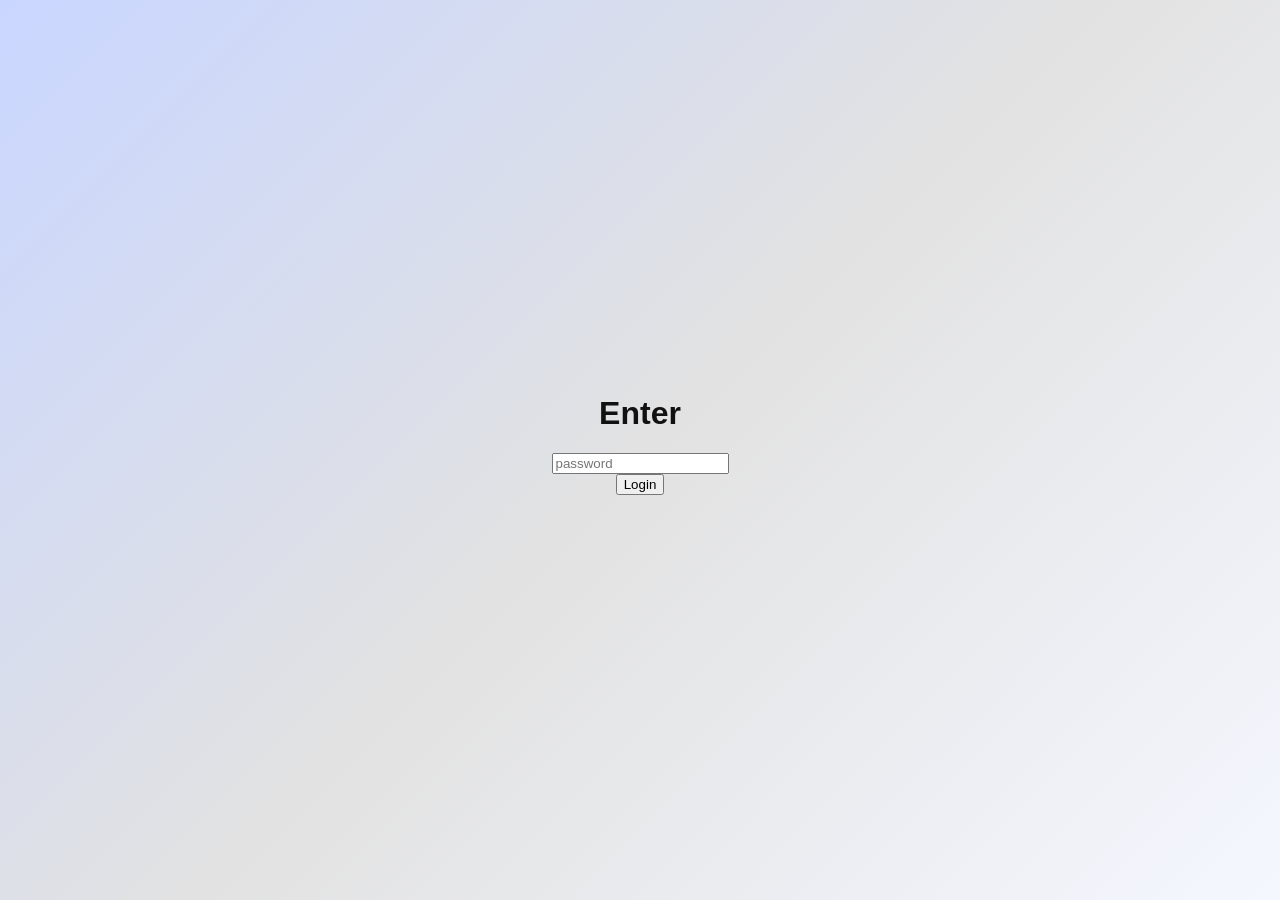
==== index.html @ 42ea35ff "Add files via upload" ====
<!DOCTYPE html>
<html lang="ru">
<head>
	<meta charset="UTF-8">
	<meta name="viewport" content="width=device-width, initial-scale=1.0">
	<title>Наше местечко</title>
	<link rel="stylesheet" href="style.css">
	<link href="https://fonts.googleapis.com/css2?family=Rubik+Mono+One&display=swap" rel="stylesheet">
</head>
<body>
	<!--Фон-->
	<div class="background">
		<div class="blob blob1"></div>
		<div class="blob blob2"></div>
		<div class="blob blob3"></div>
	</div>
	<main class="container">
		<nav class="top-menu">
			<a href="pages/diary.html">Общий дневник</a>
			<a href="pages/wishlist.html">Вишлист</a>
			<a href="pages/recipes.html">Рецепты</a>
			<a href="pages/todolist.html">Список дел</a>
			<a href="pages/mediateka.html">Медиатека</a>
		</nav>
		<h1 class="logo">PUFFY</h1>
		<p class="date">March 14</p>
		<div class="daily">
			<div class="quote-card">
				<p id="quote" class="quote-text">
					“Love is composed of a single soul inhabiting two bodies.”
				</p>
			</div>
			<div class="song-card">
				<p class="song-label">Song of the day</p>
					<iframe allow="autoplay *; encrypted-media *;"
						frameborder="0"
						height="175"
						style="width:100%;max-width:500px;overflow:hidden;border-radius:10px;"
						sandbox="allow-forms allow-popups allow-same-origin allow-scripts allow-top-navigation-by-user-activation"
						src="https://embed.music.apple.com/album/birds-of-a-feather/1739659134?i=1739659142">
					</iframe>
			</div>
		</div>
	</main>
	<div class="bottom-nav">
		<a href="diary.html">📔</a>
		<a href="wishlist.html">⭐</a>
		<a href="recipes.html">🍳</a>
		<a href="todolist.html">✅</a>
		<a href="mediateka.html">🎬</a>
	</div>
	<script src="auth.js"></script>
	<script>
		if (localStorage.getItem("auth") !== "true") {
   		 window.location.href = "login.html";
		}
	</script>
	<script src="quotes.js"></script>
	<script src="glass.js"></script>
</body>
</html>
---- style.css ----
body {
    margin: 0;
    font-family: -apple-system, BlinkMacSystemFont, sans-serif;
    color: #111;

     background: linear-gradient(
        135deg,
        #c9d6ff,
        #e2e2e2,
        #f5f7ff
    );

    height: 100vh;

}

.background {

position: fixed;

top: 0;
left: 0;

width: 100%;
height: 100%;

overflow: hidden;

z-index: -1;

}

.blob {

position: absolute;

width: 500px;
height: 500px;

border-radius: 50%;

filter: blur(120px);

opacity: 0.6;

animation: float 20s infinite ease-in-out;

}

.blob1 {

background: #7aa8ff;

top: -100px;
left: -100px;

}

.blob2 {

background: #caa8ff;

bottom: -120px;
right: -120px;

animation-duration: 25s;

}

.blob3 {

background: #8ed0ff;

top: 40%;
left: 60%;

animation-duration: 30s;

}

@keyframes float {

0% {
transform: translate(0px, 0px);
}

50% {
transform: translate(80px, -60px);
}

100% {
transform: translate(0px, 0px);
}

}

.container {

    margin: auto;

    min-height: 100vh;

    display: flex;

    flex-direction: column;

    justify-content: center;

    align-items: center;

    text-align: center;

}

.daily {
    margin-bottom: 50px;
}

.quote {
    margin-bottom: 30px;
    font-style: italic;
    opacity: 0.8;
}

.quote-card {

    max-width: 600px;

    padding: 30px;

    margin: 30px auto;

    border-radius: 20px;

    background: rgba(255,255,255,0.25);

    backdrop-filter: blur(20px);

    -webkit-backdrop-filter: blur(20px);

    border: 1px solid rgba(255,255,255,0.4);

    box-shadow: 
        0 10px 30px rgba(0,0,0,0.1);

}

.quote-text {

    font-size: 22px;

    line-height: 1.5;

    font-style: italic;

}

.quote-author {

    margin-top: 15px;

    opacity: 0.6;

}

.song-card {

    max-width: 520px;

    margin: 30px auto;

    padding: 20px;

    border-radius: 20px;

    background: rgba(255,255,255,0.25);

    backdrop-filter: blur(20px);

    border: 1px solid rgba(255,255,255,0.4);

}

.song {
    margin-bottom: 40px;
}

.song-title {
    font-size: 14px;
    opacity: 0.6;
    margin-bottom: 6px;
}

.song-link {
    text-decoration: none;
    font-weight: 500;
    color: #4a6cff;
}

.song-link:hover {
    text-decoration: underline;
}


.logo {

font-family: 'Rubik Mono One', sans-serif;

font-size: 90px;

letter-spacing: 6px;

position: relative;

cursor: default;

--x: 50%;
    --y: 50%;

background: linear-gradient(
90deg,
#6a8cff,
#8ed0ff
);

-webkit-background-clip: text;
-webkit-text-fill-color: transparent;

}


.logo::after {

content: "PUFFY";

position: absolute;

left: 0;
top: 0;

width: 100%;
height: 100%;

font-family: 'Rubik Mono One', sans-serif;
letter-spacing: 6px;

color: white;

filter: blur(18px);

opacity: 0;

pointer-events: none;

clip-path: circle(0px at var(--x) var(--y));

transition: opacity 0.2s;

}

.logo:hover::after {

opacity: 0.9;

clip-path: circle(120px at var(--x) var(--y));

}


.date {
    opacity: 0.6;
    margin-bottom: 50px;
    font-size: 18px;
}

.top-menu {

    position: absolute;

    top: 30px;

    left: 50%;

    transform: translateX(-50%);

    display: flex;

    gap: 30px;

    padding: 10px 20px;

    border-radius: 20px;

    background: rgba(255,255,255,0.3);

    backdrop-filter: blur(15px);

    border: 1px solid rgba(255,255,255,0.4);

    display: flex;

    flex-wrap: wrap;

    justify-content: center;


}

.top-menu a {

position: relative;

padding: 8px 16px;

border-radius: 14px;

text-decoration: none;

color: #222;

font-weight: 500;

background: rgba(255,255,255,0.18);

backdrop-filter: blur(12px);

border: 1px solid transparent;

overflow: hidden;

transition: 
background 0.25s ease,
transform 0.2s ease,
border 0.25s ease;

}

.top-menu a::after {

content: "";

position: absolute;

top: 0;
left: 0;

width: 100%;
height: 100%;

background: radial-gradient(
circle at var(--x) var(--y),
rgba(255,255,255,0.8),
transparent 60%
);

opacity: 0;

transition: opacity 0.2s;

}

.top-menu a:hover {

transform: translateY(-2px);

background: rgba(255,255,255,0.35);

border: 1px solid rgba(255,255,255,0.6);

box-shadow:

0 6px 18px rgba(0,0,0,0.08),
inset 0 1px 0 rgba(255,255,255,0.7);


}

.top-menu a:hover::after {

opacity: 0.6;

}

@media (max-width: 700px) {

.logo {
font-size: 52px;
letter-spacing: 3px;
}

.top-menu {
gap: 14px;
padding: 8px 14px;
}

.top-menu a {
padding: 6px 10px;
font-size: 14px;
}

.quote-card {
padding: 20px;
margin: 20px;
}

.song-card {
margin: 20px;
}

.logo-svg {
width: 90%;
}

}

.bottom-nav {

position: fixed;

bottom: 20px;

left: 50%;

transform: translateX(-50%);

display: flex;

gap: 30px;

padding: 14px 24px;

border-radius: 25px;

background: rgba(255,255,255,0.35);

backdrop-filter: blur(20px);

box-shadow:
0 10px 30px rgba(0,0,0,0.1),
inset 0 1px 0 rgba(255,255,255,0.7);

z-index: 100;

}

.bottom-nav a {

text-decoration: none;

font-size: 22px;

color: #222;

opacity: 0.7;

transition: 0.2s;

}

.bottom-nav a:hover {

opacity: 1;

transform: translateY(-2px);

}

@media (max-width: 700px) {

.top-menu {
display: none;
}

}

@media (min-width: 701px) {

.bottom-nav {
display: none;
}

}

/*
.top-menu a::before {

content: "";

position: absolute;

top: 0;
left: -120%;

width: 120%;
height: 100%;

background: linear-gradient(
120deg,
transparent,
rgba(255,255,255,0.6),
transparent
);

transition: transform 0.6s;

}

.top-menu a:hover::before {

transform: translateX(220%);

}

.top-menu a.active {

background: rgba(255,255,255,0.6);

}
*/
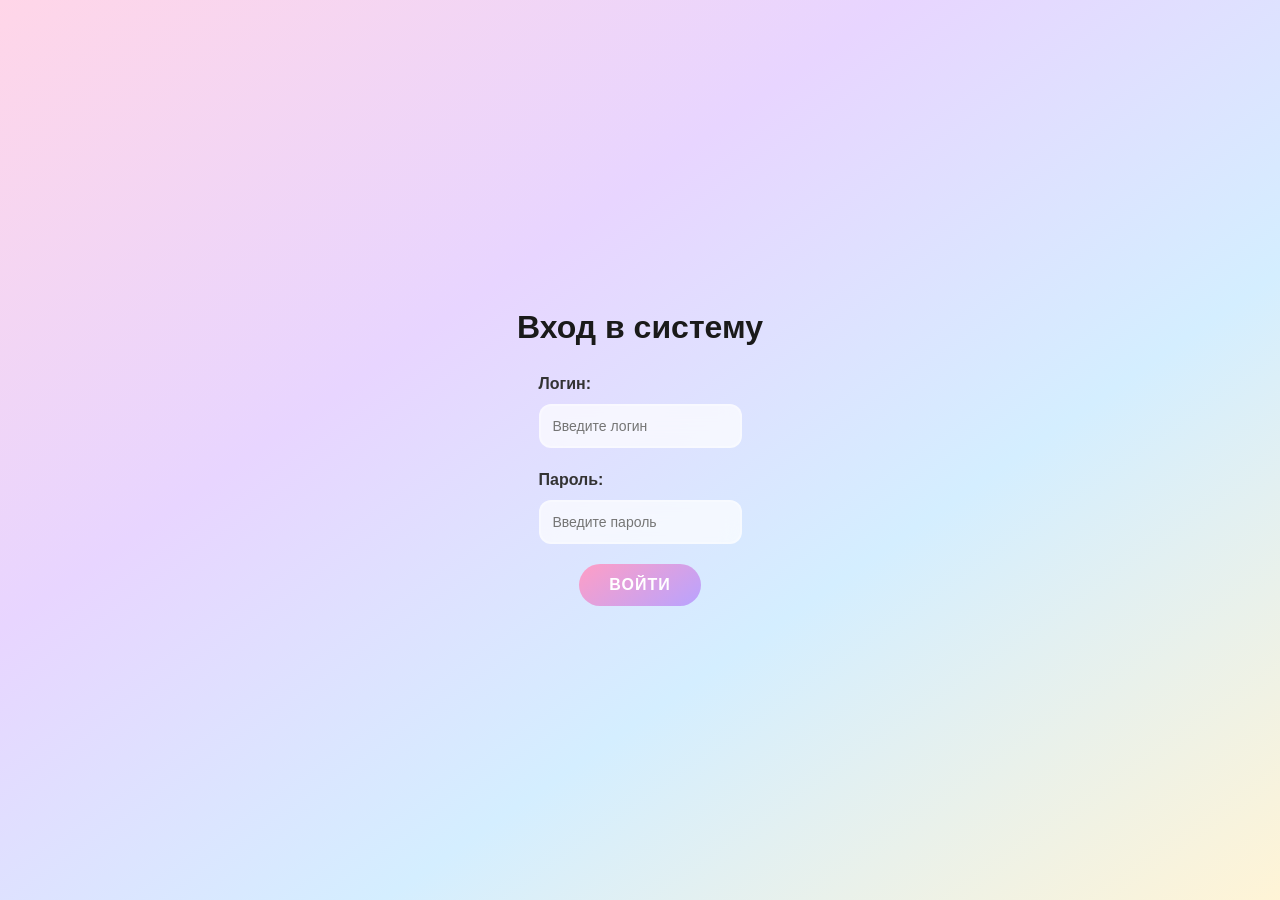
==== commit 8a0c036a: "Add files via upload" ====
--- a/index.html
+++ b/index.html
@@ -15,40 +15,66 @@
 		<div class="blob blob3"></div>
 	</div>
 	<main class="container">
-		<nav class="top-menu">
-			<a href="pages/diary.html">Общий дневник</a>
+		<nav class="top-menu" aria-label="Главное меню">
+			<a href="pages/diary.html">Дневник</a>
 			<a href="pages/wishlist.html">Вишлист</a>
 			<a href="pages/recipes.html">Рецепты</a>
 			<a href="pages/todolist.html">Список дел</a>
 			<a href="pages/mediateka.html">Медиатека</a>
+			<a href="#" onclick="logout()" class="logout-btn">Выход</a>
 		</nav>
-		<h1 class="logo">PUFFY</h1>
-		<p class="date">March 14</p>
-		<div class="daily">
-			<div class="quote-card">
+		<header class="hero">
+			<h1 class="logo" aria-label="PUFFY"><span class="logo-letter">P</span><span class="logo-letter">U</span><span class="logo-letter">F</span><span class="logo-letter">F</span><span class="logo-letter">Y</span></h1>
+			<p class="tagline">Наше местечко</p>
+			<p class="date" id="current-date">March 14</p>
+		</header>
+		<section class="daily" aria-label="На сегодня">
+			<div class="quote-row">
+				<div class="quote-card card">
+				<h2 class="card-title">Цитата дня</h2>
 				<p id="quote" class="quote-text">
 					“Love is composed of a single soul inhabiting two bodies.”
 				</p>
+				</div>
+				<div class="add-entry-wrap">
+					<button type="button" class="add-entry-btn" id="add-entry-btn" aria-expanded="false" aria-haspopup="true" aria-label="Добавить запись">
+						<span class="add-entry-btn-text">+ Запись</span>
+					</button>
+					<div class="add-entry-dropdown" id="add-entry-dropdown" role="menu" hidden>
+						<a href="pages/diary.html?add=1" role="menuitem">📔 Дневник</a>
+						<a href="pages/wishlist.html?add=1" role="menuitem">⭐ Вишлист</a>
+						<a href="pages/recipes.html?add=1" role="menuitem">🍳 Рецепты</a>
+						<a href="pages/todolist.html?add=1" role="menuitem">✅ Список дел</a>
+						<a href="pages/mediateka.html?add=1" role="menuitem">🎬 Медиатека</a>
+					</div>
+				</div>
 			</div>
-			<div class="song-card">
-				<p class="song-label">Song of the day</p>
-					<iframe allow="autoplay *; encrypted-media *;"
-						frameborder="0"
-						height="175"
+			<div class="daily-row">
+				<div class="song-card card">
+					<h2 class="card-title">Песня дня</h2>
+					<iframe title="Плеер Apple Music" allow="autoplay *; encrypted-media *;"
+						frameborder="0" height="175"
 						style="width:100%;max-width:500px;overflow:hidden;border-radius:10px;"
 						sandbox="allow-forms allow-popups allow-same-origin allow-scripts allow-top-navigation-by-user-activation"
 						src="https://embed.music.apple.com/album/birds-of-a-feather/1739659134?i=1739659142">
 					</iframe>
+				</div>
+				<div class="weather-card card" aria-label="Погода">
+					<h2 class="card-title">Погода</h2>
+					<div id="weather-content" class="weather-content">
+						<p class="weather-loading">Определяем местоположение…</p>
+					</div>
+				</div>
 			</div>
-		</div>
+		</section>
 	</main>
-	<div class="bottom-nav">
-		<a href="diary.html">📔</a>
-		<a href="wishlist.html">⭐</a>
-		<a href="recipes.html">🍳</a>
-		<a href="todolist.html">✅</a>
-		<a href="mediateka.html">🎬</a>
-	</div>
+	<nav class="bottom-nav" aria-label="Навигация по разделам">
+		<a href="pages/diary.html" title="Дневник">📔 Дневник</a>
+		<a href="pages/wishlist.html" title="Вишлист">⭐ Вишлист</a>
+		<a href="pages/recipes.html" title="Рецепты">🍳 Рецепты</a>
+		<a href="pages/todolist.html" title="Список дел">✅ Дела</a>
+		<a href="pages/mediateka.html" title="Медиатека">🎬 Медиатека</a>
+	</nav>
 	<script src="auth.js"></script>
 	<script>
 		if (localStorage.getItem("auth") !== "true") {
@@ -56,6 +82,35 @@
 		}
 	</script>
 	<script src="quotes.js"></script>
+	<script src="weather.js"></script>
 	<script src="glass.js"></script>
+	<script>
+		// Текущая дата
+		const options = { day: 'numeric', month: 'long' };
+		document.getElementById('current-date').textContent = new Date().toLocaleDateString('ru-RU', options);
+		// Выпадающее меню «Добавить запись»
+		(function () {
+			var btn = document.getElementById('add-entry-btn');
+			var dropdown = document.getElementById('add-entry-dropdown');
+			if (!btn || !dropdown) return;
+			function open() {
+				dropdown.hidden = false;
+				btn.setAttribute('aria-expanded', 'true');
+				document.addEventListener('click', closeOnOutside);
+			}
+			function close() {
+				dropdown.hidden = true;
+				btn.setAttribute('aria-expanded', 'false');
+				document.removeEventListener('click', closeOnOutside);
+			}
+			function closeOnOutside(e) {
+				if (!dropdown.contains(e.target) && e.target !== btn) close();
+			}
+			btn.addEventListener('click', function (e) {
+				e.stopPropagation();
+				if (dropdown.hidden) open(); else close();
+			});
+		})();
+	</script>
 </body>
 </html>
--- a/style.css
+++ b/style.css
@@ -1,17 +1,16 @@
+@property --puff {
+    syntax: "<length>";
+    initial-value: 0px;
+    inherits: false;
+}
+
 body {
     margin: 0;
-    font-family: -apple-system, BlinkMacSystemFont, sans-serif;
-    color: #111;
-
-     background: linear-gradient(
-        135deg,
-        #c9d6ff,
-        #e2e2e2,
-        #f5f7ff
-    );
-
+    font-family: -apple-system, BlinkMacSystemFont, 'Segoe UI', sans-serif;
+    color: #1a1a1a;
+    background: linear-gradient(145deg, #ffd6e8 0%, #e8d5ff 35%, #d4eeff 65%, #fff4d6 100%);
     height: 100vh;
-
+    line-height: 1.5;
 }
 
 .background {
@@ -48,34 +47,23 @@
 }
 
 .blob1 {
-
-background: #7aa8ff;
-
-top: -100px;
-left: -100px;
-
+    background: #ff9ec5;
+    top: -100px;
+    left: -100px;
 }
 
 .blob2 {
-
-background: #caa8ff;
-
-bottom: -120px;
-right: -120px;
-
-animation-duration: 25s;
-
+    background: #b8a3ff;
+    bottom: -120px;
+    right: -120px;
+    animation-duration: 25s;
 }
 
 .blob3 {
-
-background: #8ed0ff;
-
-top: 40%;
-left: 60%;
-
-animation-duration: 30s;
-
+    background: #7dd3fc;
+    top: 40%;
+    left: 60%;
+    animation-duration: 30s;
 }
 
 @keyframes float {
@@ -95,25 +83,54 @@
 }
 
 .container {
-
     margin: auto;
-
     min-height: 100vh;
-
-    display: flex;
-
+    display: flex;
     flex-direction: column;
-
     justify-content: center;
-
-    align-items: center;
-
+    align-items: center;
     text-align: center;
-
+    padding: 100px 20px 80px;
+    box-sizing: border-box;
+}
+
+.hero {
+    margin-bottom: 40px;
+}
+
+.tagline {
+    font-size: 1.1rem;
+    color: #444;
+    margin: 8px 0 4px;
+    font-weight: 500;
 }
 
 .daily {
     margin-bottom: 50px;
+    width: 100%;
+    max-width: 960px;
+}
+
+.daily-row {
+    display: flex;
+    flex-wrap: wrap;
+    gap: 24px;
+    justify-content: center;
+    align-items: stretch;
+}
+
+.card {
+    position: relative;
+}
+
+.card-title {
+    font-size: 0.85rem;
+    font-weight: 600;
+    text-transform: uppercase;
+    letter-spacing: 0.08em;
+    color: #555;
+    margin: 0 0 12px 0;
+    text-align: left;
 }
 
 .quote {
@@ -122,37 +139,95 @@
     opacity: 0.8;
 }
 
+.quote-row {
+    display: flex;
+    flex-wrap: wrap;
+    align-items: flex-start;
+    justify-content: center;
+    gap: 16px;
+    margin-bottom: 24px;
+}
+
 .quote-card {
-
+    flex: 1 1 300px;
     max-width: 600px;
-
-    padding: 30px;
-
-    margin: 30px auto;
-
-    border-radius: 20px;
-
-    background: rgba(255,255,255,0.25);
-
+    padding: 24px 28px;
+    margin: 0;
+    border-radius: 16px;
+    background: rgba(255,255,255,0.4);
     backdrop-filter: blur(20px);
-
     -webkit-backdrop-filter: blur(20px);
-
-    border: 1px solid rgba(255,255,255,0.4);
-
-    box-shadow: 
-        0 10px 30px rgba(0,0,0,0.1);
-
+    border: 1px solid rgba(255,255,255,0.5);
+    box-shadow: 0 8px 24px rgba(0,0,0,0.08);
+}
+
+.add-entry-wrap {
+    position: relative;
+    flex-shrink: 0;
+}
+
+.add-entry-btn {
+    display: flex;
+    align-items: center;
+    justify-content: center;
+    min-width: 120px;
+    padding: 14px 20px;
+    border-radius: 14px;
+    background: rgba(255, 255, 255, 0.35);
+    backdrop-filter: blur(12px);
+    -webkit-backdrop-filter: blur(12px);
+    border: 1px solid rgba(255, 255, 255, 0.45);
+    box-shadow: 0 4px 16px rgba(0, 0, 0, 0.06), inset 0 1px 0 rgba(255, 255, 255, 0.6);
+    color: #2c2c2c;
+    font-size: 0.95rem;
+    font-weight: 600;
+    cursor: pointer;
+    transition: background 0.2s, transform 0.2s, box-shadow 0.2s;
+}
+
+.add-entry-btn:hover {
+    background: rgba(255, 255, 255, 0.5);
+    transform: translateY(-1px);
+    box-shadow: 0 6px 20px rgba(0, 0, 0, 0.08), inset 0 1px 0 rgba(255, 255, 255, 0.8);
+}
+
+.add-entry-dropdown {
+    position: absolute;
+    top: 100%;
+    left: 0;
+    margin-top: 8px;
+    min-width: 180px;
+    padding: 8px;
+    border-radius: 14px;
+    background: rgba(255, 255, 255, 0.4);
+    backdrop-filter: blur(20px);
+    -webkit-backdrop-filter: blur(20px);
+    border: 1px solid rgba(255, 255, 255, 0.5);
+    box-shadow: 0 10px 32px rgba(0, 0, 0, 0.12);
+    z-index: 50;
+}
+
+.add-entry-dropdown a {
+    display: block;
+    padding: 10px 14px;
+    border-radius: 10px;
+    color: #2c2c2c;
+    text-decoration: none;
+    font-weight: 500;
+    font-size: 0.95rem;
+    transition: background 0.15s;
+}
+
+.add-entry-dropdown a:hover {
+    background: rgba(255, 255, 255, 0.6);
 }
 
 .quote-text {
-
-    font-size: 22px;
-
-    line-height: 1.5;
-
+    font-size: 1.25rem;
+    line-height: 1.6;
     font-style: italic;
-
+    color: #222;
+    margin: 0;
 }
 
 .quote-author {
@@ -163,31 +238,117 @@
 
 }
 
+.content {
+    width: 100%;
+    max-width: 600px;
+    margin: 0 auto;
+}
+
+.content-card {
+    padding: 24px 28px;
+    border-radius: 16px;
+    background: rgba(255,255,255,0.4);
+    backdrop-filter: blur(20px);
+    -webkit-backdrop-filter: blur(20px);
+    border: 1px solid rgba(255,255,255,0.5);
+    box-shadow: 0 8px 24px rgba(0,0,0,0.08);
+}
+
+.content-placeholder {
+    margin: 0;
+    color: #555;
+    line-height: 1.6;
+}
+
+.song-card,
+.weather-card {
+    flex: 1 1 280px;
+    min-width: 260px;
+    max-width: 460px;
+    margin: 0;
+    padding: 24px 28px;
+    border-radius: 16px;
+    background: rgba(255,255,255,0.4);
+    backdrop-filter: blur(20px);
+    -webkit-backdrop-filter: blur(20px);
+    border: 1px solid rgba(255,255,255,0.5);
+    box-shadow: 0 8px 24px rgba(0,0,0,0.08);
+}
+
 .song-card {
-
-    max-width: 520px;
-
-    margin: 30px auto;
-
-    padding: 20px;
-
-    border-radius: 20px;
-
-    background: rgba(255,255,255,0.25);
-
-    backdrop-filter: blur(20px);
-
-    border: 1px solid rgba(255,255,255,0.4);
-
-}
-
-.song {
-    margin-bottom: 40px;
+    margin: 0;
+}
+
+.weather-card {
+    display: flex;
+    flex-direction: column;
+}
+
+.weather-content {
+    flex: 1;
+    display: flex;
+    flex-direction: column;
+    justify-content: center;
+    min-height: 140px;
+    text-align: left;
+}
+
+.weather-main {
+    display: flex;
+    align-items: center;
+    gap: 16px;
+    margin-bottom: 12px;
+}
+
+.weather-emoji {
+    font-size: 3rem;
+    line-height: 1;
+}
+
+.weather-temp-block {
+    display: flex;
+    flex-direction: column;
+    gap: 2px;
+}
+
+.weather-temp {
+    font-size: 2.25rem;
+    font-weight: 700;
+    color: #1a1a1a;
+    line-height: 1.1;
+}
+
+.weather-desc {
+    font-size: 1rem;
+    color: #555;
+}
+
+.weather-details {
+    display: flex;
+    flex-wrap: wrap;
+    gap: 12px 20px;
+    font-size: 0.9rem;
+    color: #666;
+}
+
+.weather-detail {
+    white-space: nowrap;
+}
+
+.weather-loading,
+.weather-error {
+    margin: 0;
+    color: #666;
+    font-size: 0.95rem;
+}
+
+.weather-error {
+    color: #a44;
 }
 
 .song-title {
-    font-size: 14px;
-    opacity: 0.6;
+    font-size: 0.85rem;
+    color: #555;
     margin-bottom: 6px;
 }
 
@@ -203,266 +364,203 @@
 
 
 .logo {
-
-font-family: 'Rubik Mono One', sans-serif;
-
-font-size: 90px;
-
-letter-spacing: 6px;
-
-position: relative;
-
-cursor: default;
-
---x: 50%;
-    --y: 50%;
-
-background: linear-gradient(
-90deg,
-#6a8cff,
-#8ed0ff
-);
-
--webkit-background-clip: text;
--webkit-text-fill-color: transparent;
-
-}
-
-
-.logo::after {
-
-content: "PUFFY";
-
-position: absolute;
-
-left: 0;
-top: 0;
-
-width: 100%;
-height: 100%;
-
-font-family: 'Rubik Mono One', sans-serif;
-letter-spacing: 6px;
-
-color: white;
-
-filter: blur(18px);
-
-opacity: 0;
-
-pointer-events: none;
-
-clip-path: circle(0px at var(--x) var(--y));
-
-transition: opacity 0.2s;
-
-}
-
-.logo:hover::after {
-
-opacity: 0.9;
-
-clip-path: circle(120px at var(--x) var(--y));
-
+    font-family: 'Rubik Mono One', sans-serif;
+    font-size: 90px;
+    letter-spacing: 6px;
+    position: relative;
+    cursor: default;
+}
+
+.logo-letter {
+    display: inline-block;
+    background: linear-gradient(90deg, #6a8cff, #8ed0ff);
+    background-size: 500% 100%;
+    -webkit-background-clip: text;
+    background-clip: text;
+    -webkit-text-fill-color: transparent;
+    --puff: 0px;
+    filter: drop-shadow(0 0 var(--puff) rgba(106, 140, 255, 0.75))
+            drop-shadow(0 0 calc(var(--puff) * 1.8) rgba(130, 175, 255, 0.5))
+            drop-shadow(0 0 calc(var(--puff) * 3) rgba(142, 208, 255, 0.3));
+    transition: --puff 0.5s ease-out;
+}
+
+.logo-letter:nth-child(1) { background-position: 0% 0; }
+.logo-letter:nth-child(2) { background-position: 25% 0; }
+.logo-letter:nth-child(3) { background-position: 50% 0; }
+.logo-letter:nth-child(4) { background-position: 75% 0; }
+.logo-letter:nth-child(5) { background-position: 100% 0; }
+
+/* При наведении буква «раздувается» как облако (опухлость без размытия контура) */
+.logo-letter:hover {
+    --puff: 10px;
 }
 
 
 .date {
-    opacity: 0.6;
-    margin-bottom: 50px;
-    font-size: 18px;
-}
-
+    color: #666;
+    margin: 0;
+    font-size: 1rem;
+}
+
+/* Верхняя навигация — стеклянный стиль (ПК) */
 .top-menu {
-
     position: absolute;
-
-    top: 30px;
-
+    top: 24px;
     left: 50%;
-
     transform: translateX(-50%);
-
-    display: flex;
-
-    gap: 30px;
-
-    padding: 10px 20px;
-
+    display: flex;
+    flex-wrap: wrap;
+    justify-content: center;
+    gap: 8px;
+    padding: 10px 16px;
     border-radius: 20px;
-
-    background: rgba(255,255,255,0.3);
-
-    backdrop-filter: blur(15px);
-
-    border: 1px solid rgba(255,255,255,0.4);
-
-    display: flex;
-
+    background: rgba(255, 255, 255, 0.18);
+    backdrop-filter: blur(20px);
+    -webkit-backdrop-filter: blur(20px);
+    border: 1px solid rgba(255, 255, 255, 0.35);
+    box-shadow:
+        0 8px 32px rgba(0, 0, 0, 0.08),
+        inset 0 1px 0 rgba(255, 255, 255, 0.5);
+}
+
+.top-menu a {
+    position: relative;
+    padding: 10px 18px;
+    border-radius: 14px;
+    text-decoration: none;
+    color: #2c2c2c;
+    font-weight: 500;
+    font-size: 0.95rem;
+    background: rgba(255, 255, 255, 0.12);
+    backdrop-filter: blur(12px);
+    -webkit-backdrop-filter: blur(12px);
+    border: 1px solid rgba(255, 255, 255, 0.25);
+    box-shadow:
+        0 2px 8px rgba(0, 0, 0, 0.04),
+        inset 0 1px 0 rgba(255, 255, 255, 0.4);
+    overflow: hidden;
+    transition: background 0.25s ease, transform 0.2s ease, border-color 0.25s ease,
+                box-shadow 0.25s ease;
+}
+
+.top-menu a::after {
+    content: "";
+    position: absolute;
+    top: 0;
+    left: 0;
+    width: 100%;
+    height: 100%;
+    background: radial-gradient(
+        circle at var(--x) var(--y),
+        rgba(255, 255, 255, 0.65),
+        transparent 55%
+    );
+    opacity: 0;
+    transition: opacity 0.25s ease;
+    pointer-events: none;
+}
+
+.top-menu a:hover {
+    transform: translateY(-2px);
+    background: rgba(255, 255, 255, 0.22);
+    border: 1px solid rgba(255, 255, 255, 0.45);
+    box-shadow:
+        0 8px 24px rgba(0, 0, 0, 0.1),
+        inset 0 1px 0 rgba(255, 255, 255, 0.7);
+}
+
+.top-menu a:hover::after {
+    opacity: 0.5;
+}
+
+@media (max-width: 700px) {
+    .container {
+        padding: 80px 16px 100px;
+    }
+    .logo {
+        font-size: 52px;
+        letter-spacing: 3px;
+    }
+    .tagline {
+        font-size: 1rem;
+    }
+    .top-menu {
+        gap: 8px;
+        padding: 8px 12px;
+    }
+    .top-menu a {
+        padding: 6px 10px;
+        font-size: 0.9rem;
+    }
+    .daily-row {
+        flex-direction: column;
+        align-items: center;
+        gap: 20px;
+    }
+    .quote-row {
+        flex-direction: column;
+        align-items: stretch;
+        margin-bottom: 20px;
+    }
+    .quote-card {
+        padding: 20px;
+        margin-bottom: 0;
+    }
+    .add-entry-wrap {
+        align-self: center;
+    }
+    .add-entry-btn {
+        min-width: 140px;
+    }
+    .song-card,
+    .weather-card {
+        max-width: 100%;
+        padding: 20px;
+    }
+    .card-title {
+        font-size: 0.75rem;
+    }
+    .bottom-nav a {
+        font-size: 0.8rem;
+        padding: 6px 8px;
+    }
+}
+
+.bottom-nav {
+    position: fixed;
+    bottom: 20px;
+    left: 50%;
+    transform: translateX(-50%);
+    display: flex;
     flex-wrap: wrap;
-
     justify-content: center;
-
-
-}
-
-.top-menu a {
-
-position: relative;
-
-padding: 8px 16px;
-
-border-radius: 14px;
-
-text-decoration: none;
-
-color: #222;
-
-font-weight: 500;
-
-background: rgba(255,255,255,0.18);
-
-backdrop-filter: blur(12px);
-
-border: 1px solid transparent;
-
-overflow: hidden;
-
-transition: 
-background 0.25s ease,
-transform 0.2s ease,
-border 0.25s ease;
-
-}
-
-.top-menu a::after {
-
-content: "";
-
-position: absolute;
-
-top: 0;
-left: 0;
-
-width: 100%;
-height: 100%;
-
-background: radial-gradient(
-circle at var(--x) var(--y),
-rgba(255,255,255,0.8),
-transparent 60%
-);
-
-opacity: 0;
-
-transition: opacity 0.2s;
-
-}
-
-.top-menu a:hover {
-
-transform: translateY(-2px);
-
-background: rgba(255,255,255,0.35);
-
-border: 1px solid rgba(255,255,255,0.6);
-
-box-shadow:
-
-0 6px 18px rgba(0,0,0,0.08),
-inset 0 1px 0 rgba(255,255,255,0.7);
-
-
-}
-
-.top-menu a:hover::after {
-
-opacity: 0.6;
-
-}
-
-@media (max-width: 700px) {
-
-.logo {
-font-size: 52px;
-letter-spacing: 3px;
-}
-
-.top-menu {
-gap: 14px;
-padding: 8px 14px;
-}
-
-.top-menu a {
-padding: 6px 10px;
-font-size: 14px;
-}
-
-.quote-card {
-padding: 20px;
-margin: 20px;
-}
-
-.song-card {
-margin: 20px;
-}
-
-.logo-svg {
-width: 90%;
-}
-
-}
-
-.bottom-nav {
-
-position: fixed;
-
-bottom: 20px;
-
-left: 50%;
-
-transform: translateX(-50%);
-
-display: flex;
-
-gap: 30px;
-
-padding: 14px 24px;
-
-border-radius: 25px;
-
-background: rgba(255,255,255,0.35);
-
-backdrop-filter: blur(20px);
-
-box-shadow:
-0 10px 30px rgba(0,0,0,0.1),
-inset 0 1px 0 rgba(255,255,255,0.7);
-
-z-index: 100;
-
+    gap: 6px;
+    padding: 12px 16px;
+    border-radius: 20px;
+    background: rgba(255,255,255,0.5);
+    backdrop-filter: blur(20px);
+    border: 1px solid rgba(255,255,255,0.5);
+    box-shadow: 0 8px 24px rgba(0,0,0,0.08);
+    z-index: 100;
 }
 
 .bottom-nav a {
-
-text-decoration: none;
-
-font-size: 22px;
-
-color: #222;
-
-opacity: 0.7;
-
-transition: 0.2s;
-
+    text-decoration: none;
+    font-size: 0.9rem;
+    font-weight: 500;
+    color: #333;
+    padding: 8px 10px;
+    border-radius: 12px;
+    display: flex;
+    align-items: center;
+    gap: 4px;
+    transition: background 0.2s, transform 0.2s;
 }
 
 .bottom-nav a:hover {
-
-opacity: 1;
-
-transform: translateY(-2px);
-
+    background: rgba(255,255,255,0.6);
+    transform: translateY(-1px);
 }
 
 @media (max-width: 700px) {
@@ -516,4 +614,787 @@
 background: rgba(255,255,255,0.6);
 
 }
-*/+*/
+
+/* Стили для формы заметок */
+.form-group {
+    margin-bottom: 20px;
+    text-align: left;
+}
+
+.form-group label {
+    display: block;
+    margin-bottom: 8px;
+    font-weight: 600;
+    color: #333;
+}
+
+.form-group input,
+.form-group textarea {
+    width: 100%;
+    padding: 12px;
+    border: 2px solid rgba(255,255,255,0.3);
+    border-radius: 12px;
+    background: rgba(255,255,255,0.7);
+    backdrop-filter: blur(10px);
+    font-family: inherit;
+    font-size: 14px;
+    transition: all 0.3s ease;
+    box-sizing: border-box;
+}
+
+.form-group input:focus,
+.form-group textarea:focus {
+    outline: none;
+    border-color: rgba(255,255,255,0.6);
+    background: rgba(255,255,255,0.9);
+    transform: translateY(-2px);
+    box-shadow: 0 8px 25px rgba(0,0,0,0.1);
+}
+
+.form-group textarea {
+    resize: vertical;
+    min-height: 120px;
+}
+
+.form-buttons {
+    display: flex;
+    gap: 15px;
+    justify-content: center;
+    margin-top: 25px;
+}
+
+.btn-primary,
+.btn-secondary {
+    padding: 12px 30px;
+    border: none;
+    border-radius: 25px;
+    font-size: 16px;
+    font-weight: 600;
+    cursor: pointer;
+    transition: all 0.3s ease;
+    text-transform: uppercase;
+    letter-spacing: 1px;
+}
+
+.btn-primary {
+    background: linear-gradient(145deg, #ff9ec5, #b8a3ff);
+    color: white;
+}
+
+.btn-primary:hover {
+    transform: translateY(-3px);
+    box-shadow: 0 10px 30px rgba(255,158,197,0.4);
+}
+
+.btn-secondary {
+    background: rgba(255,255,255,0.7);
+    color: #666;
+    backdrop-filter: blur(10px);
+}
+
+.btn-secondary:hover {
+    background: rgba(255,255,255,0.9);
+    transform: translateY(-2px);
+}
+
+/* Стили для списка заметок */
+.notes-list {
+    max-height: 600px;
+    overflow-y: auto;
+    padding-right: 10px;
+}
+
+.note-item {
+    background: rgba(255,255,255,0.8);
+    backdrop-filter: blur(12px);
+    border-radius: 16px;
+    padding: 20px;
+    margin-bottom: 20px;
+    border: 2px solid rgba(255,255,255,0.3);
+    transition: all 0.3s ease;
+    animation: slideIn 0.5s ease-out;
+}
+
+.note-item:hover {
+    transform: translateY(-3px);
+    box-shadow: 0 15px 35px rgba(0,0,0,0.1);
+    border-color: rgba(255,255,255,0.5);
+}
+
+@keyframes slideIn {
+    from {
+        opacity: 0;
+        transform: translateY(20px);
+    }
+    to {
+        opacity: 1;
+        transform: translateY(0);
+    }
+}
+
+.note-header {
+    display: flex;
+    justify-content: space-between;
+    align-items: center;
+    margin-bottom: 12px;
+}
+
+.note-meta {
+    display: flex;
+    gap: 15px;
+    flex-wrap: wrap;
+    align-items: center;
+}
+
+.note-author {
+    font-weight: 700;
+    color: #b8a3ff;
+    font-size: 14px;
+}
+
+.note-date {
+    color: #666;
+    font-size: 13px;
+}
+
+.note-location {
+    color: #ff9ec5;
+    font-size: 13px;
+}
+
+.note-actions {
+    display: flex;
+    gap: 10px;
+    align-items: center;
+}
+
+.note-toggle,
+.note-delete {
+    background: none;
+    border: none;
+    cursor: pointer;
+    font-size: 16px;
+    padding: 5px;
+    border-radius: 8px;
+    transition: all 0.3s ease;
+}
+
+.note-toggle:hover {
+    background: rgba(184,163,255,0.2);
+}
+
+.note-delete:hover {
+    background: rgba(255,158,197,0.2);
+}
+
+.note-title {
+    font-size: 18px;
+    font-weight: 600;
+    color: #333;
+    margin-bottom: 10px;
+    line-height: 1.3;
+}
+
+.note-preview {
+    color: #666;
+    font-size: 14px;
+    line-height: 1.5;
+    margin-bottom: 10px;
+}
+
+.note-full-content {
+    margin-top: 15px;
+    padding-top: 15px;
+    border-top: 1px solid rgba(0,0,0,0.1);
+}
+
+.note-full-text {
+    color: #333;
+    font-size: 15px;
+    line-height: 1.6;
+    white-space: pre-wrap;
+}
+
+/* Адаптивность для форм */
+@media (max-width: 768px) {
+    .form-buttons {
+        flex-direction: column;
+        align-items: center;
+    }
+    
+    .btn-primary,
+    .btn-secondary {
+        width: 100%;
+        max-width: 200px;
+    }
+    
+    .note-meta {
+        flex-direction: column;
+        align-items: flex-start;
+        gap: 8px;
+    }
+    
+    .note-header {
+        flex-direction: column;
+        align-items: flex-start;
+        gap: 10px;
+    }
+}
+
+/* Стили для вишлиста */
+.wishlist-items {
+    max-height: 600px;
+    overflow-y: auto;
+    padding-right: 10px;
+}
+
+.wishlist-item {
+    background: rgba(255,255,255,0.8);
+    backdrop-filter: blur(12px);
+    border-radius: 16px;
+    padding: 20px;
+    margin-bottom: 20px;
+    border: 2px solid rgba(255,255,255,0.3);
+    transition: all 0.3s ease;
+    animation: slideIn 0.5s ease-out;
+}
+
+.wishlist-item:hover {
+    transform: translateY(-3px);
+    box-shadow: 0 15px 35px rgba(0,0,0,0.1);
+    border-color: rgba(255,255,255,0.5);
+}
+
+.wishlist-item-header {
+    display: flex;
+    justify-content: space-between;
+    align-items: center;
+    margin-bottom: 15px;
+}
+
+.wishlist-item-meta {
+    display: flex;
+    gap: 15px;
+    flex-wrap: wrap;
+    align-items: center;
+}
+
+.wishlist-item-author {
+    font-weight: 700;
+    color: #b8a3ff;
+    font-size: 14px;
+}
+
+.wishlist-item-date {
+    color: #666;
+    font-size: 13px;
+}
+
+.wishlist-item-delete {
+    background: none;
+    border: none;
+    cursor: pointer;
+    font-size: 16px;
+    padding: 5px;
+    border-radius: 8px;
+    transition: all 0.3s ease;
+}
+
+.wishlist-item-delete:hover {
+    background: rgba(255,158,197,0.2);
+}
+
+.wishlist-item-content {
+    display: flex;
+    gap: 20px;
+    align-items: flex-start;
+}
+
+.wishlist-item-image-container {
+    flex-shrink: 0;
+    width: 120px;
+    height: 120px;
+    display: flex;
+    align-items: center;
+    justify-content: center;
+    background: rgba(255,255,255,0.5);
+    border-radius: 12px;
+    overflow: hidden;
+}
+
+.wishlist-item-image {
+    width: 100%;
+    height: 100%;
+    object-fit: cover;
+    border-radius: 8px;
+}
+
+.wishlist-item-no-image {
+    font-size: 48px;
+    color: #ff9ec5;
+    opacity: 0.7;
+}
+
+.wishlist-item-info {
+    flex: 1;
+    min-width: 0;
+}
+
+.wishlist-item-title {
+    font-size: 18px;
+    font-weight: 600;
+    color: #333;
+    margin-bottom: 10px;
+    line-height: 1.3;
+}
+
+.wishlist-item-link {
+    display: inline-block;
+    color: #b8a3ff;
+    text-decoration: none;
+    font-size: 14px;
+    margin-bottom: 10px;
+    transition: all 0.3s ease;
+}
+
+.wishlist-item-link:hover {
+    color: #ff9ec5;
+    text-decoration: underline;
+}
+
+.wishlist-item-description {
+    color: #666;
+    font-size: 14px;
+    line-height: 1.5;
+    margin: 10px 0 0 0;
+    white-space: pre-wrap;
+}
+
+/* Адаптивность для вишлиста */
+@media (max-width: 768px) {
+    .wishlist-item-content {
+        flex-direction: column;
+        align-items: center;
+        text-align: center;
+    }
+    
+    .wishlist-item-image-container {
+        width: 100px;
+        height: 100px;
+    }
+    
+    .wishlist-item-meta {
+        flex-direction: column;
+        align-items: center;
+        gap: 8px;
+    }
+    
+    .wishlist-item-header {
+        flex-direction: column;
+        align-items: center;
+        gap: 10px;
+    }
+}
+
+/* Дополнительные стили для форм */
+.form-row {
+    display: flex;
+    gap: 20px;
+    align-items: flex-start;
+}
+
+.form-row .form-group {
+    flex: 1;
+}
+
+/* Стили для рецептов */
+.recipes-list {
+    max-height: 600px;
+    overflow-y: auto;
+    padding-right: 10px;
+}
+
+.recipe-item {
+    background: rgba(255,255,255,0.8);
+    backdrop-filter: blur(12px);
+    border-radius: 16px;
+    padding: 20px;
+    margin-bottom: 20px;
+    border: 2px solid rgba(255,255,255,0.3);
+    transition: all 0.3s ease;
+    animation: slideIn 0.5s ease-out;
+}
+
+.recipe-item:hover {
+    transform: translateY(-3px);
+    box-shadow: 0 15px 35px rgba(0,0,0,0.1);
+    border-color: rgba(255,255,255,0.5);
+}
+
+.recipe-header {
+    display: flex;
+    justify-content: space-between;
+    align-items: center;
+    margin-bottom: 12px;
+}
+
+.recipe-meta {
+    display: flex;
+    gap: 15px;
+    flex-wrap: wrap;
+    align-items: center;
+}
+
+.recipe-author {
+    font-weight: 700;
+    color: #b8a3ff;
+    font-size: 14px;
+}
+
+.recipe-date {
+    color: #666;
+    font-size: 13px;
+}
+
+.recipe-time {
+    color: #ff9ec5;
+    font-size: 13px;
+}
+
+.recipe-servings {
+    color: #7dd3fc;
+    font-size: 13px;
+}
+
+.recipe-actions {
+    display: flex;
+    gap: 10px;
+    align-items: center;
+}
+
+.recipe-toggle,
+.recipe-delete {
+    background: none;
+    border: none;
+    cursor: pointer;
+    font-size: 16px;
+    padding: 5px;
+    border-radius: 8px;
+    transition: all 0.3s ease;
+}
+
+.recipe-toggle:hover {
+    background: rgba(184,163,255,0.2);
+}
+
+.recipe-delete:hover {
+    background: rgba(255,158,197,0.2);
+}
+
+.recipe-title {
+    font-size: 18px;
+    font-weight: 600;
+    color: #333;
+    margin-bottom: 10px;
+    line-height: 1.3;
+}
+
+.recipe-ingredients-preview {
+    color: #666;
+    font-size: 14px;
+    line-height: 1.5;
+    margin-bottom: 10px;
+}
+
+.recipe-full-content {
+    margin-top: 15px;
+    padding-top: 15px;
+    border-top: 1px solid rgba(0,0,0,0.1);
+}
+
+.recipe-section {
+    margin-bottom: 20px;
+}
+
+.recipe-section h4 {
+    color: #333;
+    margin-bottom: 10px;
+    font-size: 16px;
+}
+
+.ingredients-list {
+    list-style: none;
+    padding: 0;
+    margin: 0;
+}
+
+.ingredients-list li {
+    padding: 5px 0;
+    border-bottom: 1px solid rgba(0,0,0,0.1);
+    color: #666;
+}
+
+.ingredients-list li:last-child {
+    border-bottom: none;
+}
+
+.recipe-instructions {
+    color: #333;
+    font-size: 14px;
+    line-height: 1.6;
+    white-space: pre-wrap;
+}
+
+/* Стили для списка дел */
+.todos-list {
+    max-height: 600px;
+    overflow-y: auto;
+    padding-right: 10px;
+}
+
+.todo-item {
+    background: rgba(255,255,255,0.8);
+    backdrop-filter: blur(12px);
+    border-radius: 16px;
+    padding: 20px;
+    margin-bottom: 20px;
+    border: 2px solid rgba(255,255,255,0.3);
+    transition: all 0.3s ease;
+    animation: slideIn 0.5s ease-out;
+}
+
+.todo-item:hover {
+    transform: translateY(-3px);
+    box-shadow: 0 15px 35px rgba(0,0,0,0.1);
+    border-color: rgba(255,255,255,0.5);
+}
+
+.todo-item.completed {
+    opacity: 0.7;
+    border-color: rgba(107,207,127,0.3);
+}
+
+.todo-header {
+    display: flex;
+    justify-content: space-between;
+    align-items: center;
+    margin-bottom: 12px;
+}
+
+.todo-meta {
+    display: flex;
+    gap: 15px;
+    flex-wrap: wrap;
+    align-items: center;
+}
+
+.todo-author {
+    font-weight: 700;
+    color: #b8a3ff;
+    font-size: 14px;
+}
+
+.todo-date {
+    color: #666;
+    font-size: 13px;
+}
+
+.todo-due-date {
+    color: #ff9ec5;
+    font-size: 13px;
+}
+
+.todo-actions {
+    display: flex;
+    gap: 10px;
+    align-items: center;
+}
+
+.todo-priority {
+    font-weight: 600;
+    font-size: 12px;
+    padding: 2px 8px;
+    border-radius: 12px;
+    background: rgba(255,255,255,0.5);
+}
+
+.todo-delete {
+    background: none;
+    border: none;
+    cursor: pointer;
+    font-size: 16px;
+    padding: 5px;
+    border-radius: 8px;
+    transition: all 0.3s ease;
+}
+
+.todo-delete:hover {
+    background: rgba(255,158,197,0.2);
+}
+
+.todo-content {
+    display: flex;
+    align-items: center;
+    gap: 12px;
+}
+
+.todo-checkbox {
+    width: 20px;
+    height: 20px;
+    cursor: pointer;
+}
+
+.todo-title {
+    font-size: 16px;
+    color: #333;
+    flex: 1;
+    transition: all 0.3s ease;
+}
+
+.todo-title.completed-text {
+    text-decoration: line-through;
+    color: #999;
+}
+
+/* Стили для медиатеки */
+.mediateka-section {
+    margin-bottom: 30px;
+}
+
+.mediateka-section-title {
+    font-size: 20px;
+    font-weight: 600;
+    color: #333;
+    margin-bottom: 15px;
+    padding-bottom: 10px;
+    border-bottom: 2px solid rgba(255,255,255,0.3);
+}
+
+.mediateka-items {
+    display: grid;
+    grid-template-columns: repeat(auto-fill, minmax(280px, 1fr));
+    gap: 20px;
+    margin-bottom: 20px;
+}
+
+.mediateka-item {
+    background: rgba(255,255,255,0.8);
+    backdrop-filter: blur(12px);
+    border-radius: 16px;
+    padding: 20px;
+    border: 2px solid rgba(255,255,255,0.3);
+    transition: all 0.3s ease;
+    animation: slideIn 0.5s ease-out;
+}
+
+.mediateka-item:hover {
+    transform: translateY(-3px);
+    box-shadow: 0 15px 35px rgba(0,0,0,0.1);
+    border-color: rgba(255,255,255,0.5);
+}
+
+.mediateka-item.watched {
+    opacity: 0.8;
+    border-color: rgba(107,207,127,0.3);
+}
+
+.mediateka-item-header {
+    display: flex;
+    justify-content: space-between;
+    align-items: center;
+    margin-bottom: 12px;
+}
+
+.mediateka-item-meta {
+    display: flex;
+    flex-direction: column;
+    gap: 5px;
+    align-items: flex-start;
+}
+
+.mediateka-item-author {
+    font-weight: 700;
+    color: #b8a3ff;
+    font-size: 14px;
+}
+
+.mediateka-item-date {
+    color: #666;
+    font-size: 13px;
+}
+
+.mediateka-item-rating {
+    color: #ffd93d;
+    font-size: 14px;
+}
+
+.mediateka-item-actions {
+    display: flex;
+    gap: 8px;
+    align-items: center;
+}
+
+.mediateka-item-watched,
+.mediateka-item-delete {
+    background: none;
+    border: none;
+    cursor: pointer;
+    font-size: 16px;
+    padding: 5px;
+    border-radius: 8px;
+    transition: all 0.3s ease;
+}
+
+.mediateka-item-watched:hover {
+    background: rgba(107,207,127,0.2);
+}
+
+.mediateka-item-delete:hover {
+    background: rgba(255,158,197,0.2);
+}
+
+.mediateka-item-title {
+    font-size: 16px;
+    font-weight: 600;
+    color: #333;
+    margin-bottom: 10px;
+    line-height: 1.3;
+}
+
+.mediateka-item-description {
+    color: #666;
+    font-size: 14px;
+    line-height: 1.5;
+    white-space: pre-wrap;
+}
+
+/* Адаптивность для новых разделов */
+@media (max-width: 768px) {
+    .form-row {
+        flex-direction: column;
+        gap: 0;
+    }
+    
+    .recipe-meta,
+    .todo-meta {
+        flex-direction: column;
+        align-items: flex-start;
+        gap: 8px;
+    }
+    
+    .recipe-header,
+    .todo-header {
+        flex-direction: column;
+        align-items: flex-start;
+        gap: 10px;
+    }
+    
+    .mediateka-items {
+        grid-template-columns: 1fr;
+    }
+    
+    .mediateka-item-meta {
+        align-items: flex-start;
+    }
+}
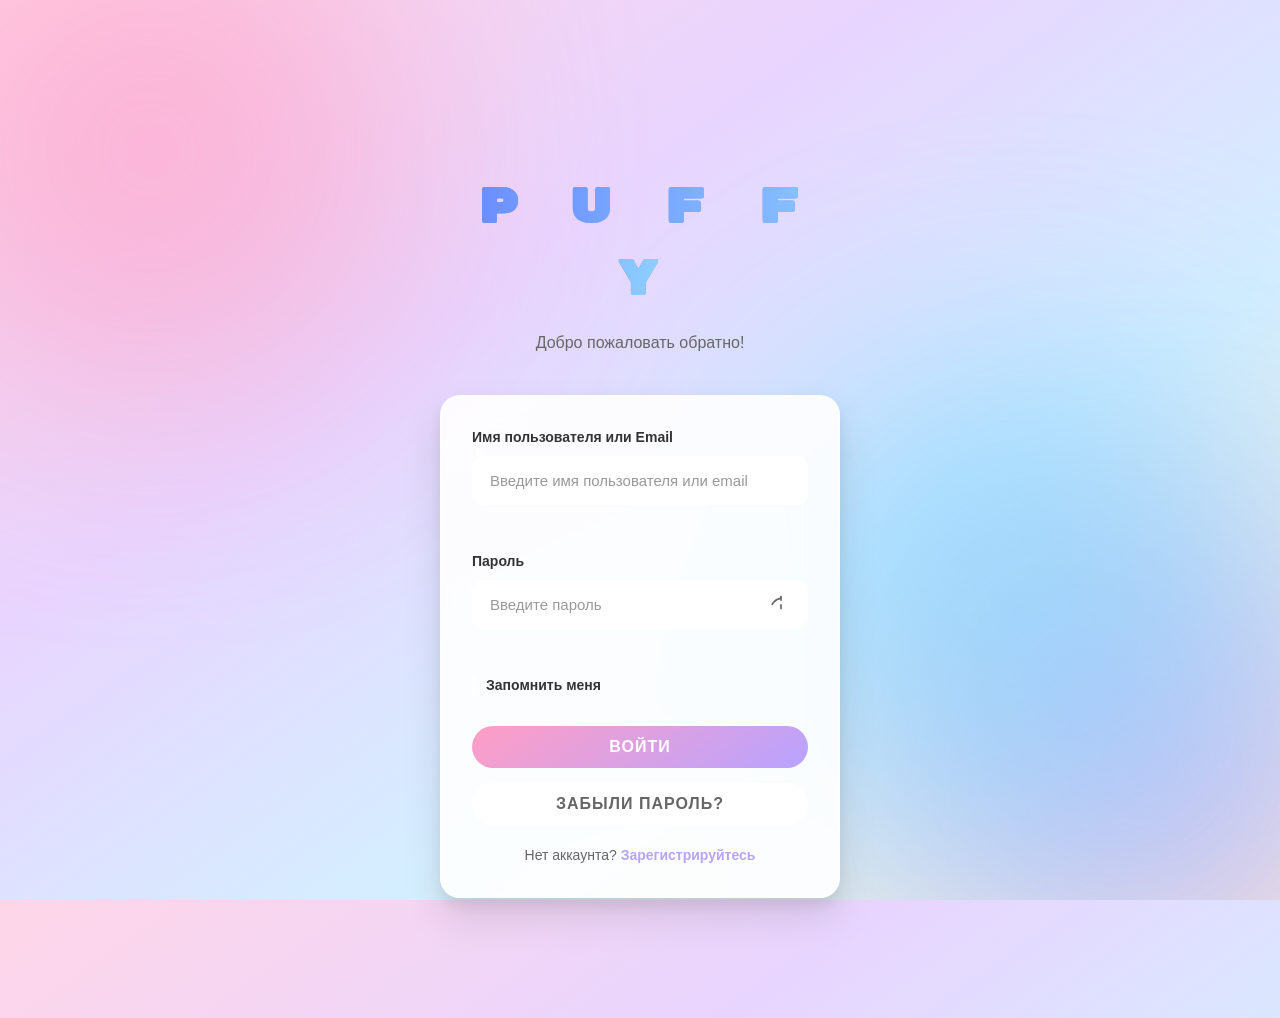
==== commit dd69bfbd: "Add files via upload" ====
--- a/index.html
+++ b/index.html
@@ -6,6 +6,22 @@
 	<title>Наше местечко</title>
 	<link rel="stylesheet" href="style.css">
 	<link href="https://fonts.googleapis.com/css2?family=Rubik+Mono+One&display=swap" rel="stylesheet">
+	
+	<!-- PWA Meta Tags -->
+	<meta name="theme-color" content="#b8a3ff">
+	<meta name="description" content="Личное пространство для дневника, желаний, рецептов и планов">
+	<meta name="apple-mobile-web-app-capable" content="yes">
+	<meta name="apple-mobile-web-app-status-bar-style" content="default">
+	<meta name="apple-mobile-web-app-title" content="PUFFY">
+	<meta name="application-name" content="PUFFY">
+	<meta name="msapplication-TileColor" content="#b8a3ff">
+	<meta name="msapplication-config" content="browserconfig.xml">
+	
+	<!-- PWA Manifest -->
+	<link rel="manifest" href="manifest.json">
+	
+	<!-- Apple Touch Icon -->
+	<link rel="apple-touch-icon" href="[data-uri]">
 </head>
 <body>
 	<!--Фон-->
@@ -21,6 +37,7 @@
 			<a href="pages/recipes.html">Рецепты</a>
 			<a href="pages/todolist.html">Список дел</a>
 			<a href="pages/mediateka.html">Медиатека</a>
+			<a href="profile.html" id="profile-link" style="display: none;">👤 Профиль</a>
 			<a href="#" onclick="logout()" class="logout-btn">Выход</a>
 		</nav>
 		<header class="hero">
@@ -69,16 +86,40 @@
 		</section>
 	</main>
 	<nav class="bottom-nav" aria-label="Навигация по разделам">
-		<a href="pages/diary.html" title="Дневник">📔 Дневник</a>
-		<a href="pages/wishlist.html" title="Вишлист">⭐ Вишлист</a>
-		<a href="pages/recipes.html" title="Рецепты">🍳 Рецепты</a>
-		<a href="pages/todolist.html" title="Список дел">✅ Дела</a>
-		<a href="pages/mediateka.html" title="Медиатека">🎬 Медиатека</a>
+		<a href="pages/diary.html" title="Дневник" class="nav-item">
+			<span class="nav-icon">📔</span>
+			<span class="nav-label">Дневник</span>
+		</a>
+		<a href="pages/wishlist.html" title="Вишлист" class="nav-item">
+			<span class="nav-icon">⭐</span>
+			<span class="nav-label">Вишлист</span>
+		</a>
+		<a href="pages/recipes.html" title="Рецепты" class="nav-item">
+			<span class="nav-icon">🍳</span>
+			<span class="nav-label">Рецепты</span>
+		</a>
+		<a href="pages/todolist.html" title="Список дел" class="nav-item">
+			<span class="nav-icon">✅</span>
+			<span class="nav-label">Дела</span>
+		</a>
+		<a href="pages/mediateka.html" title="Медиатека" class="nav-item">
+			<span class="nav-icon">🎬</span>
+			<span class="nav-label">Медиатека</span>
+		</a>
 	</nav>
-	<script src="auth.js"></script>
+	<script src="auth-system.js"></script>
 	<script>
-		if (localStorage.getItem("auth") !== "true") {
-   		 window.location.href = "login.html";
+		// Инициализация системы авторизации
+		const authSystem = new AuthSystem();
+		
+		// Проверяем авторизацию
+		if (!authSystem.isAuthenticated()) {
+			window.location.href = "login-new.html";
+		}
+		
+		// Показываем ссылку на профиль если авторизован
+		if (authSystem.isAuthenticated()) {
+			document.getElementById('profile-link').style.display = 'inline-block';
 		}
 	</script>
 	<script src="quotes.js"></script>
@@ -88,6 +129,25 @@
 		// Текущая дата
 		const options = { day: 'numeric', month: 'long' };
 		document.getElementById('current-date').textContent = new Date().toLocaleDateString('ru-RU', options);
+		
+		// Активация текущего раздела в мобильном меню
+		function setActiveNavItem() {
+			const currentPath = window.location.pathname;
+			const navItems = document.querySelectorAll('.nav-item');
+			
+			navItems.forEach(item => {
+				item.classList.remove('active');
+				const href = item.getAttribute('href');
+				
+				// Проверяем совпадение пути
+				if (currentPath.includes(href) || 
+					(currentPath === '/' && href === 'index.html') ||
+					(currentPath.endsWith('index.html') && href === 'index.html')) {
+					item.classList.add('active');
+				}
+			});
+		}
+		
 		// Выпадающее меню «Добавить запись»
 		(function () {
 			var btn = document.getElementById('add-entry-btn');
@@ -111,6 +171,22 @@
 				if (dropdown.hidden) open(); else close();
 			});
 		})();
+		
+		// Регистрация Service Worker для PWA
+		if ('serviceWorker' in navigator) {
+			window.addEventListener('load', function() {
+				navigator.serviceWorker.register('/sw.js')
+					.then(function(registration) {
+						console.log('Service Worker зарегистрирован успешно:', registration.scope);
+					})
+					.catch(function(error) {
+						console.log('Ошибка регистрации Service Worker:', error);
+					});
+			});
+		}
+		
+		// Инициализация активного пункта меню
+		setActiveNavItem();
 	</script>
 </body>
 </html>
--- a/style.css
+++ b/style.css
@@ -1,3 +1,180 @@
+/* Анимации появления */
+@keyframes fadeInUp {
+    from {
+        opacity: 0;
+        transform: translateY(30px);
+    }
+    to {
+        opacity: 1;
+        transform: translateY(0);
+    }
+}
+
+@keyframes fadeInLeft {
+    from {
+        opacity: 0;
+        transform: translateX(-30px);
+    }
+    to {
+        opacity: 1;
+        transform: translateX(0);
+    }
+}
+
+@keyframes fadeInRight {
+    from {
+        opacity: 0;
+        transform: translateX(30px);
+    }
+    to {
+        opacity: 1;
+        transform: translateX(0);
+    }
+}
+
+@keyframes scaleIn {
+    from {
+        opacity: 0;
+        transform: scale(0.8);
+    }
+    to {
+        opacity: 1;
+        transform: scale(1);
+    }
+}
+
+@keyframes staggerIn {
+    from {
+        opacity: 0;
+        transform: translateY(20px);
+    }
+    to {
+        opacity: 1;
+        transform: translateY(0);
+    }
+}
+
+/* Базовые классы анимаций */
+.fade-in-up {
+    animation: fadeInUp 0.6s ease-out forwards;
+}
+
+.fade-in-left {
+    animation: fadeInLeft 0.6s ease-out forwards;
+}
+
+.fade-in-right {
+    animation: fadeInRight 0.6s ease-out forwards;
+}
+
+.scale-in {
+    animation: scaleIn 0.4s ease-out forwards;
+}
+
+.stagger-in {
+    animation: staggerIn 0.5s ease-out forwards;
+}
+
+/* Анимация для hero секции */
+.hero {
+    animation: fadeInUp 0.8s ease-out;
+}
+
+/* Анимация для карточек */
+.card {
+    animation: fadeInUp 0.6s ease-out backwards;
+}
+
+.quote-card {
+    animation-delay: 0.1s;
+}
+
+.song-card {
+    animation-delay: 0.2s;
+}
+
+.weather-card {
+    animation-delay: 0.3s;
+}
+
+/* Анимация для элементов навигации */
+.top-menu a {
+    animation: fadeInLeft 0.6s ease-out backwards;
+}
+
+.top-menu a:nth-child(1) { animation-delay: 0.1s; }
+.top-menu a:nth-child(2) { animation-delay: 0.2s; }
+.top-menu a:nth-child(3) { animation-delay: 0.3s; }
+.top-menu a:nth-child(4) { animation-delay: 0.4s; }
+.top-menu a:nth-child(5) { animation-delay: 0.5s; }
+.top-menu a:nth-child(6) { animation-delay: 0.6s; }
+
+.bottom-nav a {
+    animation: fadeInUp 0.6s ease-out backwards;
+}
+
+.bottom-nav a:nth-child(1) { animation-delay: 0.1s; }
+.bottom-nav a:nth-child(2) { animation-delay: 0.2s; }
+.bottom-nav a:nth-child(3) { animation-delay: 0.3s; }
+.bottom-nav a:nth-child(4) { animation-delay: 0.4s; }
+.bottom-nav a:nth-child(5) { animation-delay: 0.5s; }
+
+/* Анимация для элементов списка */
+.note-item,
+.wishlist-item,
+.recipe-item,
+.todo-item,
+.mediateka-item {
+    animation: staggerIn 0.5s ease-out backwards;
+}
+
+.note-item:nth-child(1) { animation-delay: 0.05s; }
+.note-item:nth-child(2) { animation-delay: 0.1s; }
+.note-item:nth-child(3) { animation-delay: 0.15s; }
+.note-item:nth-child(4) { animation-delay: 0.2s; }
+.note-item:nth-child(5) { animation-delay: 0.25s; }
+
+.wishlist-item:nth-child(1) { animation-delay: 0.05s; }
+.wishlist-item:nth-child(2) { animation-delay: 0.1s; }
+.wishlist-item:nth-child(3) { animation-delay: 0.15s; }
+.wishlist-item:nth-child(4) { animation-delay: 0.2s; }
+.wishlist-item:nth-child(5) { animation-delay: 0.25s; }
+
+.recipe-item:nth-child(1) { animation-delay: 0.05s; }
+.recipe-item:nth-child(2) { animation-delay: 0.1s; }
+.recipe-item:nth-child(3) { animation-delay: 0.15s; }
+.recipe-item:nth-child(4) { animation-delay: 0.2s; }
+.recipe-item:nth-child(5) { animation-delay: 0.25s; }
+
+.todo-item:nth-child(1) { animation-delay: 0.05s; }
+.todo-item:nth-child(2) { animation-delay: 0.1s; }
+.todo-item:nth-child(3) { animation-delay: 0.15s; }
+.todo-item:nth-child(4) { animation-delay: 0.2s; }
+.todo-item:nth-child(5) { animation-delay: 0.25s; }
+
+.mediateka-item:nth-child(1) { animation-delay: 0.05s; }
+.mediateka-item:nth-child(2) { animation-delay: 0.1s; }
+.mediateka-item:nth-child(3) { animation-delay: 0.15s; }
+.mediateka-item:nth-child(4) { animation-delay: 0.2s; }
+.mediateka-item:nth-child(5) { animation-delay: 0.25s; }
+
+/* Анимация для кнопок */
+.add-entry-btn,
+.btn-primary,
+.btn-secondary {
+    animation: scaleIn 0.4s ease-out backwards;
+}
+
+/* Анимация для форм */
+.form-group {
+    animation: fadeInUp 0.5s ease-out backwards;
+}
+
+.form-group:nth-child(1) { animation-delay: 0.1s; }
+.form-group:nth-child(2) { animation-delay: 0.2s; }
+.form-group:nth-child(3) { animation-delay: 0.3s; }
+.form-group:nth-child(4) { animation-delay: 0.4s; }
+
 @property --puff {
     syntax: "<length>";
     initial-value: 0px;
@@ -396,6 +573,102 @@
     --puff: 10px;
 }
 
+/* Логотип PUFFY слева от навигации */
+.top-logo {
+    position: absolute;
+    top: 24px;
+    left: 20px;
+    z-index: 10;
+}
+
+.top-logo .logo-small {
+    font-family: 'Rubik Mono One', sans-serif;
+    font-size: 16px;
+    letter-spacing: 1px;
+    margin: 0;
+    cursor: default;
+    text-align: center;
+    padding: 10px 16px;
+    border-radius: 14px;
+    background: linear-gradient(90deg, #6a8cff, #8ed0ff);
+    background-size: 500% 100%;
+    -webkit-background-clip: text;
+    background-clip: text;
+    -webkit-text-fill-color: transparent;
+    --puff: 0px;
+    filter: drop-shadow(0 0 var(--puff) rgba(106, 140, 255, 0.75))
+            drop-shadow(0 0 calc(var(--puff) * 1.8) rgba(130, 175, 255, 0.5))
+            drop-shadow(0 0 calc(var(--puff) * 3) rgba(142, 208, 255, 0.3));
+    transition: --puff 0.5s ease-out;
+    border: 1px solid rgba(106, 140, 255, 0.2);
+    color: transparent;
+}
+
+.top-logo .logo-small:hover {
+    --puff: 4px;
+}
+
+.logo-small {
+    font-family: 'Rubik Mono One', sans-serif;
+    font-size: 24px;
+    letter-spacing: 2px;
+    margin: 0;
+    cursor: default;
+    text-align: center;
+}
+
+.logo-letter-small {
+    display: inline-block;
+    background: linear-gradient(90deg, #6a8cff, #8ed0ff);
+    background-size: 500% 100%;
+    -webkit-background-clip: text;
+    background-clip: text;
+    -webkit-text-fill-color: transparent;
+    --puff: 0px;
+    filter: drop-shadow(0 0 var(--puff) rgba(106, 140, 255, 0.75))
+            drop-shadow(0 0 calc(var(--puff) * 1.8) rgba(130, 175, 255, 0.5))
+            drop-shadow(0 0 calc(var(--puff) * 3) rgba(142, 208, 255, 0.3));
+    transition: --puff 0.5s ease-out;
+}
+
+.logo-letter-small:nth-child(1) { background-position: 0% 0; }
+.logo-letter-small:nth-child(2) { background-position: 25% 0; }
+.logo-letter-small:nth-child(3) { background-position: 50% 0; }
+.logo-letter-small:nth-child(4) { background-position: 75% 0; }
+.logo-letter-small:nth-child(5) { background-position: 100% 0; }
+
+.logo-letter-small:hover {
+    --puff: 6px;
+}
+
+.page-title {
+    font-family: 'Rubik Mono One', sans-serif;
+    font-size: 48px;
+    letter-spacing: 2px;
+    margin: 0 0 10px 0;
+    color: #333;
+    text-align: center;
+}
+
+.mobile-header {
+    display: flex;
+    align-items: center;
+    justify-content: space-between;
+    gap: 20px;
+    margin-bottom: 10px;
+}
+
+.mobile-header .page-title {
+    font-size: 36px;
+    margin: 0;
+    text-align: left;
+    flex: 1;
+}
+
+.mobile-header .mobile-add-btn {
+    margin: 0;
+    flex-shrink: 0;
+}
 
 .date {
     color: #666;
@@ -440,38 +713,241 @@
         0 2px 8px rgba(0, 0, 0, 0.04),
         inset 0 1px 0 rgba(255, 255, 255, 0.4);
     overflow: hidden;
-    transition: background 0.25s ease, transform 0.2s ease, border-color 0.25s ease,
-                box-shadow 0.25s ease;
+    transition: all 0.3s cubic-bezier(0.4, 0, 0.2, 1);
+    transform: translateZ(0);
+    will-change: transform, box-shadow;
+}
+
+.top-menu a::before {
+    content: "";
+    position: absolute;
+    top: 0;
+    left: -100%;
+    width: 100%;
+    height: 100%;
+    background: linear-gradient(
+        90deg,
+        transparent,
+        rgba(255, 255, 255, 0.3),
+        transparent
+    );
+    transition: left 0.6s ease;
+    z-index: 1;
 }
 
 .top-menu a::after {
     content: "";
     position: absolute;
-    top: 0;
-    left: 0;
+    top: 50%;
+    left: 50%;
+    width: 0;
+    height: 0;
+    background: radial-gradient(
+        circle,
+        rgba(255, 255, 255, 0.6),
+        transparent 70%
+    );
+    border-radius: 50%;
+    transform: translate(-50%, -50%);
+    transition: all 0.4s ease;
+    z-index: 0;
+}
+
+.top-menu a:hover {
+    transform: translateY(-3px) scale(1.02);
+    background: rgba(255, 255, 255, 0.25);
+    border: 1px solid rgba(255, 255, 255, 0.5);
+    box-shadow:
+        0 12px 32px rgba(0, 0, 0, 0.12),
+        0 4px 16px rgba(0, 0, 0, 0.08),
+        inset 0 1px 0 rgba(255, 255, 255, 0.7);
+}
+
+.top-menu a:hover::before {
+    left: 100%;
+}
+
+.top-menu a:hover::after {
     width: 100%;
     height: 100%;
+}
+
+.top-menu a:active {
+    transform: translateY(-1px) scale(0.98);
+    transition: all 0.1s ease;
+}
+
+/* Улучшенные hover эффекты для bottom-nav */
+.bottom-nav a {
+    text-decoration: none;
+    font-size: 0.9rem;
+    font-weight: 500;
+    color: #333;
+    padding: 8px 10px;
+    border-radius: 12px;
+    display: flex;
+    align-items: center;
+    gap: 4px;
+    transition: all 0.3s cubic-bezier(0.4, 0, 0.2, 1);
+    transform: translateZ(0);
+    position: relative;
+    overflow: hidden;
+}
+
+.bottom-nav a::before {
+    content: "";
+    position: absolute;
+    top: 50%;
+    left: 50%;
+    width: 0;
+    height: 0;
     background: radial-gradient(
-        circle at var(--x) var(--y),
-        rgba(255, 255, 255, 0.65),
-        transparent 55%
+        circle,
+        rgba(184, 163, 255, 0.3),
+        transparent 70%
     );
-    opacity: 0;
-    transition: opacity 0.25s ease;
-    pointer-events: none;
-}
-
-.top-menu a:hover {
-    transform: translateY(-2px);
-    background: rgba(255, 255, 255, 0.22);
-    border: 1px solid rgba(255, 255, 255, 0.45);
-    box-shadow:
-        0 8px 24px rgba(0, 0, 0, 0.1),
-        inset 0 1px 0 rgba(255, 255, 255, 0.7);
-}
-
-.top-menu a:hover::after {
-    opacity: 0.5;
+    border-radius: 50%;
+    transform: translate(-50%, -50%);
+    transition: all 0.4s ease;
+    z-index: 0;
+}
+
+.bottom-nav a:hover {
+    background: rgba(255, 255, 255, 0.7);
+    transform: translateY(-2px) scale(1.05);
+    box-shadow: 0 8px 20px rgba(0, 0, 0, 0.1);
+}
+
+.bottom-nav a:hover::before {
+    width: 100%;
+    height: 100%;
+}
+
+.bottom-nav a:active {
+    transform: translateY(0) scale(0.95);
+    transition: all 0.1s ease;
+}
+
+/* Улучшенные hover эффекты для кнопок */
+.btn-primary,
+.btn-secondary {
+    padding: 12px 30px;
+    border: none;
+    border-radius: 25px;
+    font-size: 16px;
+    font-weight: 600;
+    cursor: pointer;
+    transition: all 0.3s cubic-bezier(0.4, 0, 0.2, 1);
+    text-transform: uppercase;
+    letter-spacing: 1px;
+    position: relative;
+    overflow: hidden;
+    transform: translateZ(0);
+}
+
+.btn-primary::before,
+.btn-secondary::before {
+    content: "";
+    position: absolute;
+    top: 50%;
+    left: 50%;
+    width: 0;
+    height: 0;
+    background: radial-gradient(
+        circle,
+        rgba(255, 255, 255, 0.4),
+        transparent 70%
+    );
+    border-radius: 50%;
+    transform: translate(-50%, -50%);
+    transition: all 0.5s ease;
+    z-index: 1;
+}
+
+.btn-primary:hover,
+.btn-secondary:hover {
+    transform: translateY(-4px) scale(1.02);
+}
+
+.btn-primary:hover::before,
+.btn-secondary:hover::before {
+    width: 200%;
+    height: 200%;
+}
+
+.btn-primary:active,
+.btn-secondary:active {
+    transform: translateY(-2px) scale(0.98);
+    transition: all 0.1s ease;
+}
+
+/* Улучшенные hover эффекты для карточек */
+.card {
+    transition: all 0.3s cubic-bezier(0.4, 0, 0.2, 1);
+    transform: translateZ(0);
+}
+
+.card:hover {
+    transform: translateY(-5px) scale(1.01);
+    box-shadow: 
+        0 20px 40px rgba(0, 0, 0, 0.1),
+        0 8px 16px rgba(0, 0, 0, 0.08);
+}
+
+/* Улучшенные hover эффекты для элементов списка */
+.note-item:hover,
+.wishlist-item:hover,
+.recipe-item:hover,
+.todo-item:hover,
+.mediateka-item:hover {
+    transform: translateY(-4px) scale(1.01);
+    box-shadow: 
+        0 20px 40px rgba(0, 0, 0, 0.12),
+        0 8px 20px rgba(0, 0, 0, 0.08);
+    border-color: rgba(255, 255, 255, 0.5);
+}
+
+/* Улучшенные hover эффекты для иконок */
+.note-toggle:hover,
+.note-delete:hover,
+.wishlist-item-delete:hover,
+.recipe-delete:hover,
+.todo-delete:hover,
+.mediateka-item-delete:hover {
+    transform: scale(1.1) rotate(5deg);
+    transition: all 0.2s cubic-bezier(0.4, 0, 0.2, 1);
+}
+
+.note-toggle:active,
+.note-delete:active,
+.wishlist-item-delete:active,
+.recipe-delete:active,
+.todo-delete:active,
+.mediateka-item-delete:active {
+    transform: scale(0.95) rotate(-5deg);
+    transition: all 0.1s ease;
+}
+
+.top-menu .home-btn {
+    background: rgba(125,211,252,0.3) !important;
+    color: #0ea5e9 !important;
+    border-color: rgba(125,211,252,0.4) !important;
+}
+
+.top-menu .home-btn:hover {
+    background: rgba(125,211,252,0.5) !important;
+    border-color: rgba(125,211,252,0.6) !important;
+}
+
+.top-menu .logout-btn {
+    background: rgba(255,107,107,0.3) !important;
+    color: #ff6b6b !important;
+    border-color: rgba(255,107,107,0.4) !important;
+}
+
+.top-menu .logout-btn:hover {
+    background: rgba(255,107,107,0.5) !important;
+    border-color: rgba(255,107,107,0.6) !important;
 }
 
 @media (max-width: 700px) {
@@ -485,6 +961,52 @@
     .tagline {
         font-size: 1rem;
     }
+    
+    /* Маленький логотип на мобильных */
+    .top-logo {
+        top: 20px;
+        left: 16px;
+    }
+    .top-logo .logo-small {
+        font-size: 12px !important;
+        letter-spacing: 0.5px !important;
+        padding: 6px 10px !important;
+    }
+    
+    .logo-small {
+        font-size: 18px;
+        letter-spacing: 1px;
+    }
+    
+    .logo-letter-small:hover {
+        --puff: 4px;
+    }
+    
+    /* Название страницы на мобильных */
+    .page-title {
+        font-size: 32px;
+        letter-spacing: 1px;
+        margin-bottom: 8px;
+    }
+    
+    /* Мобильный заголовок на мобильных */
+    .mobile-header {
+        flex-direction: column;
+        align-items: flex-start;
+        gap: 15px;
+        margin-bottom: 15px;
+    }
+    
+    .mobile-header .page-title {
+        font-size: 28px;
+        text-align: center;
+        width: 100%;
+    }
+    
+    .mobile-header .mobile-add-btn {
+        align-self: center;
+    }
+    
     .top-menu {
         gap: 8px;
         padding: 8px 12px;
@@ -499,13 +1021,7 @@
         gap: 20px;
     }
     .quote-row {
-        flex-direction: column;
-        align-items: stretch;
-        margin-bottom: 20px;
-    }
-    .quote-card {
-        padding: 20px;
-        margin-bottom: 0;
+        display: none;
     }
     .add-entry-wrap {
         align-self: center;
@@ -616,6 +1132,1220 @@
 }
 */
 
+/* Стили для поиска */
+.search-container {
+    margin-bottom: 25px;
+    animation: fadeInUp 0.6s ease-out backwards;
+    animation-delay: 0.2s;
+}
+
+.search-input-wrapper {
+    position: relative;
+    display: flex;
+    align-items: center;
+    background: rgba(255, 255, 255, 0.8);
+    backdrop-filter: blur(12px);
+    border: 2px solid rgba(255, 255, 255, 0.3);
+    border-radius: 20px;
+    padding: 4px;
+    transition: all 0.3s cubic-bezier(0.4, 0, 0.2, 1);
+    transform: translateZ(0);
+}
+
+.search-input-wrapper:focus-within {
+    border-color: rgba(255, 255, 255, 0.5);
+    background: rgba(255, 255, 255, 0.9);
+    transform: translateY(-2px);
+    box-shadow: 0 8px 25px rgba(0, 0, 0, 0.1);
+}
+
+.search-input {
+    flex: 1;
+    border: none;
+    background: transparent;
+    padding: 12px 16px 12px 45px;
+    font-size: 15px;
+    font-family: inherit;
+    color: #333;
+    outline: none;
+    transition: all 0.3s ease;
+}
+
+.search-input::placeholder {
+    color: #999;
+    transition: opacity 0.3s ease;
+}
+
+.search-input:focus::placeholder {
+    opacity: 0.7;
+}
+
+.search-icon {
+    position: absolute;
+    left: 16px;
+    top: 50%;
+    transform: translateY(-50%);
+    width: 20px;
+    height: 20px;
+    color: #666;
+    pointer-events: none;
+    transition: color 0.3s ease;
+}
+
+.search-input-wrapper:focus-within .search-icon {
+    color: #b8a3ff;
+}
+
+.search-clear {
+    position: absolute;
+    right: 12px;
+    top: 50%;
+    transform: translateY(-50%);
+    background: none;
+    border: none;
+    width: 24px;
+    height: 24px;
+    border-radius: 50%;
+    display: flex;
+    align-items: center;
+    justify-content: center;
+    cursor: pointer;
+    color: #999;
+    font-size: 16px;
+    transition: all 0.3s ease;
+    opacity: 0;
+    pointer-events: none;
+}
+
+.search-clear.visible {
+    opacity: 1;
+    pointer-events: all;
+}
+
+.search-clear:hover {
+    background: rgba(255, 107, 107, 0.1);
+    color: #ff6b6b;
+    transform: translateY(-50%) scale(1.1);
+}
+
+.search-clear:active {
+    transform: translateY(-50%) scale(0.9);
+}
+
+/* Стили для результатов поиска */
+.search-results {
+    margin-top: 20px;
+    padding: 20px;
+    background: rgba(255, 255, 255, 0.6);
+    backdrop-filter: blur(10px);
+    border-radius: 16px;
+    border: 2px solid rgba(255, 255, 255, 0.3);
+    animation: fadeInUp 0.4s ease-out;
+}
+
+.search-results h3 {
+    margin: 0 0 15px 0;
+    color: #333;
+    font-size: 16px;
+    font-weight: 600;
+}
+
+.search-results-count {
+    color: #666;
+    font-size: 14px;
+    margin-bottom: 15px;
+}
+
+.search-no-results {
+    text-align: center;
+    padding: 40px 20px;
+    color: #999;
+    font-size: 15px;
+}
+
+.search-no-results-icon {
+    font-size: 48px;
+    margin-bottom: 15px;
+    opacity: 0.5;
+}
+
+/* Подсветка найденного текста */
+.search-highlight {
+    background: linear-gradient(120deg, #ffeb3b, #ffc107);
+    padding: 2px 4px;
+    border-radius: 3px;
+    font-weight: 600;
+    color: #333;
+    animation: highlightPulse 0.6s ease-out;
+}
+
+@keyframes highlightPulse {
+    0% {
+        background: linear-gradient(120deg, #ffeb3b, #ffc107);
+        transform: scale(1.05);
+    }
+    100% {
+        background: linear-gradient(120deg, #ffeb3b, #ffc107);
+        transform: scale(1);
+    }
+}
+
+/* Стили для фильтров */
+.filters-container {
+    margin-bottom: 20px;
+    display: flex;
+    gap: 12px;
+    flex-wrap: wrap;
+    align-items: center;
+    animation: fadeInUp 0.6s ease-out backwards;
+    animation-delay: 0.3s;
+}
+
+.filter-chip {
+    padding: 8px 16px;
+    border-radius: 20px;
+    background: rgba(255, 255, 255, 0.6);
+    backdrop-filter: blur(8px);
+    border: 2px solid rgba(255, 255, 255, 0.3);
+    color: #666;
+    font-size: 14px;
+    font-weight: 500;
+    cursor: pointer;
+    transition: all 0.3s cubic-bezier(0.4, 0, 0.2, 1);
+    transform: translateZ(0);
+    user-select: none;
+}
+
+.filter-chip:hover {
+    background: rgba(255, 255, 255, 0.8);
+    border-color: rgba(255, 255, 255, 0.5);
+    transform: translateY(-1px) scale(1.02);
+    color: #333;
+}
+
+.filter-chip.active {
+    background: linear-gradient(135deg, #b8a3ff, #ff9ec5);
+    border-color: #b8a3ff;
+    color: white;
+    transform: scale(1.05);
+    box-shadow: 0 4px 12px rgba(184, 163, 255, 0.3);
+}
+
+.filter-chip:active {
+    transform: scale(0.95);
+    transition: all 0.1s ease;
+}
+
+/* Улучшенные загрузочные состояния */
+.skeleton-loader {
+    animation: skeletonPulse 1.5s ease-in-out infinite;
+    background: linear-gradient(
+        90deg,
+        rgba(255, 255, 255, 0.3) 0%,
+        rgba(255, 255, 255, 0.5) 50%,
+        rgba(255, 255, 255, 0.3) 100%
+    );
+    background-size: 200% 100%;
+    border-radius: 12px;
+}
+
+@keyframes skeletonPulse {
+    0% {
+        background-position: 200% 0;
+    }
+    100% {
+        background-position: -200% 0;
+    }
+}
+
+/* Skeleton для карточек */
+.skeleton-card {
+    background: rgba(255, 255, 255, 0.8);
+    backdrop-filter: blur(12px);
+    border-radius: 16px;
+    padding: 20px;
+    margin-bottom: 20px;
+    border: 2px solid rgba(255, 255, 255, 0.3);
+    animation: fadeInUp 0.6s ease-out backwards;
+}
+
+.skeleton-header {
+    display: flex;
+    justify-content: space-between;
+    align-items: center;
+    margin-bottom: 15px;
+}
+
+.skeleton-meta {
+    display: flex;
+    gap: 15px;
+    flex-wrap: wrap;
+    align-items: center;
+}
+
+.skeleton-author {
+    width: 80px;
+    height: 16px;
+    border-radius: 8px;
+}
+
+.skeleton-date {
+    width: 100px;
+    height: 14px;
+    border-radius: 7px;
+}
+
+.skeleton-location {
+    width: 120px;
+    height: 14px;
+    border-radius: 7px;
+}
+
+.skeleton-title {
+    width: 60%;
+    height: 24px;
+    border-radius: 12px;
+    margin-bottom: 12px;
+}
+
+.skeleton-text {
+    width: 100%;
+    height: 16px;
+    border-radius: 8px;
+    margin-bottom: 8px;
+}
+
+.skeleton-text:last-child {
+    width: 80%;
+    margin-bottom: 0;
+}
+
+/* Skeleton для кнопок */
+.skeleton-button {
+    width: 120px;
+    height: 44px;
+    border-radius: 22px;
+    margin: 10px auto;
+}
+
+/* Skeleton для форм */
+.skeleton-form-group {
+    margin-bottom: 20px;
+}
+
+.skeleton-label {
+    width: 100px;
+    height: 16px;
+    border-radius: 8px;
+    margin-bottom: 8px;
+}
+
+.skeleton-input {
+    width: 100%;
+    height: 48px;
+    border-radius: 12px;
+}
+
+.skeleton-textarea {
+    width: 100%;
+    height: 120px;
+    border-radius: 12px;
+}
+
+/* Skeleton для изображений */
+.skeleton-image {
+    width: 120px;
+    height: 120px;
+    border-radius: 12px;
+    background: rgba(255, 255, 255, 0.5);
+}
+
+/* Loading spinner */
+.loading-spinner {
+    display: inline-block;
+    width: 20px;
+    height: 20px;
+    border: 3px solid rgba(255, 255, 255, 0.3);
+    border-radius: 50%;
+    border-top-color: #b8a3ff;
+    animation: spin 1s ease-in-out infinite;
+}
+
+@keyframes spin {
+    to { transform: rotate(360deg); }
+}
+
+/* Loading dots */
+.loading-dots {
+    display: inline-flex;
+    gap: 4px;
+    align-items: center;
+}
+
+.loading-dots span {
+    width: 8px;
+    height: 8px;
+    border-radius: 50%;
+    background: #b8a3ff;
+    animation: loadingDot 1.4s ease-in-out infinite both;
+}
+
+.loading-dots span:nth-child(1) { animation-delay: -0.32s; }
+.loading-dots span:nth-child(2) { animation-delay: -0.16s; }
+.loading-dots span:nth-child(3) { animation-delay: 0s; }
+
+@keyframes loadingDot {
+    0%, 80%, 100% {
+        transform: scale(0);
+        opacity: 0.5;
+    }
+    40% {
+        transform: scale(1);
+        opacity: 1;
+    }
+}
+
+/* Progress bar */
+.progress-bar {
+    width: 100%;
+    height: 8px;
+    background: rgba(255, 255, 255, 0.3);
+    border-radius: 4px;
+    overflow: hidden;
+    margin: 10px 0;
+}
+
+.progress-fill {
+    height: 100%;
+    background: linear-gradient(90deg, #b8a3ff, #ff9ec5);
+    border-radius: 4px;
+    transition: width 0.3s ease;
+    animation: progressShimmer 2s ease-in-out infinite;
+}
+
+@keyframes progressShimmer {
+    0% {
+        background-position: -200% 0;
+    }
+    100% {
+        background-position: 200% 0;
+    }
+}
+
+/* Улучшенные сообщения о загрузке */
+.loading-message {
+    text-align: center;
+    padding: 40px 20px;
+    color: #666;
+    font-size: 15px;
+    display: flex;
+    flex-direction: column;
+    align-items: center;
+    gap: 15px;
+}
+
+.loading-message-icon {
+    font-size: 32px;
+    opacity: 0.7;
+}
+
+.loading-message-text {
+    display: flex;
+    align-items: center;
+    gap: 10px;
+}
+
+/* Анимация появления для загрузочных состояний */
+.fade-in {
+    animation: fadeIn 0.3s ease-out;
+}
+
+@keyframes fadeIn {
+    from {
+        opacity: 0;
+        transform: translateY(10px);
+    }
+    to {
+        opacity: 1;
+        transform: translateY(0);
+    }
+}
+
+/* Адаптивность для загрузочных состояний */
+@media (max-width: 768px) {
+    .skeleton-card {
+        padding: 15px;
+        margin-bottom: 15px;
+    }
+    
+    .skeleton-title {
+        height: 20px;
+        margin-bottom: 10px;
+    }
+    
+    .skeleton-text {
+        height: 14px;
+        margin-bottom: 6px;
+    }
+    
+    .skeleton-button {
+        width: 100px;
+        height: 40px;
+    }
+    
+    .skeleton-image {
+        width: 80px;
+        height: 80px;
+    }
+    
+    .loading-message {
+        padding: 30px 15px;
+    }
+    
+    .loading-message-icon {
+        font-size: 24px;
+    }
+}
+
+/* Стили для страниц авторизации */
+.auth-container {
+    max-width: 400px;
+    margin: 0 auto;
+    padding: 40px 20px;
+    animation: fadeInUp 0.8s ease-out;
+}
+
+.auth-header {
+    text-align: center;
+    margin-bottom: 40px;
+}
+
+.auth-header .logo {
+    font-size: 48px;
+    margin-bottom: 15px;
+}
+
+.auth-header .tagline {
+    color: #666;
+    font-size: 16px;
+    margin: 0;
+}
+
+.auth-form {
+    background: rgba(255, 255, 255, 0.9);
+    backdrop-filter: blur(20px);
+    border-radius: 20px;
+    padding: 30px;
+    border: 2px solid rgba(255, 255, 255, 0.3);
+    box-shadow: 
+        0 20px 40px rgba(0, 0, 0, 0.1),
+        0 8px 16px rgba(0, 0, 0, 0.08);
+}
+
+.auth-form .form-group {
+    margin-bottom: 25px;
+    text-align: left;
+}
+
+.auth-form .form-group label {
+    display: block;
+    margin-bottom: 8px;
+    font-weight: 600;
+    color: #333;
+    font-size: 14px;
+}
+
+.auth-form input[type="text"],
+.auth-form input[type="email"],
+.auth-form input[type="password"] {
+    width: 100%;
+    padding: 14px 16px;
+    border: 2px solid rgba(255, 255, 255, 0.3);
+    border-radius: 12px;
+    background: rgba(255, 255, 255, 0.8);
+    backdrop-filter: blur(10px);
+    font-family: inherit;
+    font-size: 15px;
+    transition: all 0.3s cubic-bezier(0.4, 0, 0.2, 1);
+    box-sizing: border-box;
+    color: #333;
+}
+
+.auth-form input:focus {
+    outline: none;
+    border-color: rgba(184, 163, 255, 0.5);
+    background: rgba(255, 255, 255, 0.95);
+    transform: translateY(-2px);
+    box-shadow: 0 8px 25px rgba(0, 0, 0, 0.1);
+}
+
+.auth-form input::placeholder {
+    color: #999;
+    transition: opacity 0.3s ease;
+}
+
+.auth-form input:focus::placeholder {
+    opacity: 0.7;
+}
+
+.password-input-wrapper {
+    position: relative;
+}
+
+.password-toggle {
+    position: absolute;
+    right: 12px;
+    top: 50%;
+    transform: translateY(-50%);
+    background: none;
+    border: none;
+    cursor: pointer;
+    color: #666;
+    padding: 5px;
+    border-radius: 6px;
+    transition: all 0.3s ease;
+    display: flex;
+    align-items: center;
+    justify-content: center;
+}
+
+.password-toggle:hover {
+    background: rgba(184, 163, 255, 0.1);
+    color: #b8a3ff;
+}
+
+.checkbox-group {
+    margin-bottom: 20px;
+}
+
+.checkbox-label {
+    display: flex;
+    align-items: center;
+    cursor: pointer;
+    font-size: 14px;
+    color: #333;
+    user-select: none;
+}
+
+.checkbox-label input[type="checkbox"] {
+    display: none;
+}
+
+.checkbox-custom {
+    width: 20px;
+    height: 20px;
+    border: 2px solid rgba(255, 255, 255, 0.3);
+    border-radius: 6px;
+    margin-right: 10px;
+    position: relative;
+    transition: all 0.3s ease;
+    background: rgba(255, 255, 255, 0.8);
+    backdrop-filter: blur(10px);
+}
+
+.checkbox-custom::after {
+    content: '';
+    position: absolute;
+    top: 50%;
+    left: 50%;
+    transform: translate(-50%, -50%) scale(0);
+    width: 8px;
+    height: 8px;
+    background: #b8a3ff;
+    border-radius: 2px;
+    transition: all 0.3s ease;
+}
+
+.checkbox-label input[type="checkbox"]:checked + .checkbox-custom {
+    border-color: #b8a3ff;
+    background: rgba(184, 163, 255, 0.1);
+}
+
+.checkbox-label input[type="checkbox"]:checked + .checkbox-custom::after {
+    transform: translate(-50%, -50%) scale(1);
+}
+
+.form-actions {
+    display: flex;
+    flex-direction: column;
+    gap: 15px;
+    margin-top: 30px;
+}
+
+.auth-links {
+    text-align: center;
+    margin-top: 20px;
+}
+
+.auth-links p {
+    color: #666;
+    font-size: 14px;
+    margin: 0;
+}
+
+.auth-link {
+    color: #b8a3ff;
+    text-decoration: none;
+    font-weight: 600;
+    transition: all 0.3s ease;
+}
+
+.auth-link:hover {
+    color: #ff9ec5;
+    text-decoration: underline;
+}
+
+/* Уведомления */
+.notification {
+    position: fixed;
+    top: 20px;
+    right: 20px;
+    z-index: 1000;
+    animation: slideInRight 0.4s ease-out;
+}
+
+.notification-content {
+    display: flex;
+    align-items: center;
+    gap: 12px;
+    padding: 16px 20px;
+    border-radius: 12px;
+    background: rgba(255, 255, 255, 0.95);
+    backdrop-filter: blur(20px);
+    box-shadow: 
+        0 10px 30px rgba(0, 0, 0, 0.15),
+        0 4px 12px rgba(0, 0, 0, 0.1);
+    border: 2px solid rgba(255, 255, 255, 0.3);
+}
+
+.notification-icon {
+    width: 24px;
+    height: 24px;
+    border-radius: 50%;
+    display: flex;
+    align-items: center;
+    justify-content: center;
+    font-weight: bold;
+    font-size: 14px;
+}
+
+.notification.success .notification-icon {
+    background: #4caf50;
+    color: white;
+}
+
+.notification.error .notification-icon {
+    background: #f44336;
+    color: white;
+}
+
+.notification.info .notification-icon {
+    background: #2196f3;
+    color: white;
+}
+
+.notification-message {
+    color: #333;
+    font-size: 14px;
+    font-weight: 500;
+    max-width: 300px;
+}
+
+.notification-close {
+    background: none;
+    border: none;
+    font-size: 20px;
+    cursor: pointer;
+    color: #999;
+    padding: 0;
+    margin-left: 10px;
+    transition: all 0.3s ease;
+}
+
+.notification-close:hover {
+    color: #666;
+    transform: scale(1.1);
+}
+
+/* Требования к паролю */
+.password-requirements {
+    margin-top: 10px;
+    padding: 15px;
+    background: rgba(255, 255, 255, 0.5);
+    border-radius: 8px;
+    border: 1px solid rgba(255, 255, 255, 0.2);
+}
+
+.requirement {
+    display: flex;
+    align-items: center;
+    gap: 8px;
+    margin-bottom: 5px;
+    font-size: 13px;
+    color: #666;
+}
+
+.requirement:last-child {
+    margin-bottom: 0;
+}
+
+.requirement-icon {
+    font-weight: bold;
+    color: #999;
+    transition: color 0.3s ease;
+}
+
+.requirement.valid .requirement-icon {
+    color: #4caf50;
+}
+
+/* Ошибки форм */
+.form-error {
+    color: #f44336;
+    font-size: 13px;
+    margin-top: 5px;
+    min-height: 16px;
+    animation: fadeIn 0.3s ease-out;
+}
+
+/* Стили для личного кабинета */
+.profile-container {
+    max-width: 800px;
+    margin: 0 auto;
+    display: flex;
+    flex-direction: column;
+    gap: 30px;
+}
+
+.profile-section,
+.stats-section,
+.settings-section,
+.account-section {
+    background: rgba(255, 255, 255, 0.9);
+    backdrop-filter: blur(20px);
+    border-radius: 20px;
+    padding: 30px;
+    border: 2px solid rgba(255, 255, 255, 0.3);
+    box-shadow: 
+        0 20px 40px rgba(0, 0, 0, 0.1),
+        0 8px 16px rgba(0, 0, 0, 0.08);
+}
+
+.section-title {
+    margin: 0 0 25px 0;
+    color: #333;
+    font-size: 24px;
+    font-weight: 600;
+    border-bottom: 2px solid rgba(184, 163, 255, 0.3);
+    padding-bottom: 10px;
+}
+
+/* Профиль */
+.profile-card {
+    display: flex;
+    gap: 30px;
+    align-items: flex-start;
+}
+
+.profile-avatar {
+    flex-shrink: 0;
+    text-align: center;
+}
+
+.avatar-placeholder {
+    width: 120px;
+    height: 120px;
+    border-radius: 50%;
+    background: linear-gradient(135deg, #b8a3ff, #ff9ec5);
+    display: flex;
+    align-items: center;
+    justify-content: center;
+    font-size: 48px;
+    color: white;
+    margin-bottom: 15px;
+    overflow: hidden;
+}
+
+.avatar-image {
+    width: 100%;
+    height: 100%;
+    object-fit: cover;
+    border-radius: 50%;
+}
+
+.avatar-change-btn {
+    background: rgba(184, 163, 255, 0.2);
+    border: 2px solid rgba(184, 163, 255, 0.3);
+    color: #b8a3ff;
+    padding: 8px 16px;
+    border-radius: 20px;
+    cursor: pointer;
+    font-size: 14px;
+    font-weight: 500;
+    transition: all 0.3s ease;
+}
+
+.avatar-change-btn:hover {
+    background: rgba(184, 163, 255, 0.3);
+    border-color: rgba(184, 163, 255, 0.5);
+    transform: translateY(-2px);
+}
+
+.profile-info {
+    flex: 1;
+    display: flex;
+    flex-direction: column;
+    gap: 15px;
+}
+
+.info-item {
+    display: flex;
+    flex-direction: column;
+    gap: 5px;
+}
+
+.info-item label {
+    font-weight: 600;
+    color: #666;
+    font-size: 14px;
+    text-transform: uppercase;
+    letter-spacing: 0.5px;
+}
+
+.info-value {
+    color: #333;
+    font-size: 16px;
+    font-weight: 500;
+}
+
+/* Статистика */
+.stats-grid {
+    display: grid;
+    grid-template-columns: repeat(auto-fit, minmax(200px, 1fr));
+    gap: 20px;
+}
+
+.stat-card {
+    background: rgba(255, 255, 255, 0.6);
+    backdrop-filter: blur(10px);
+    border-radius: 16px;
+    padding: 20px;
+    border: 2px solid rgba(255, 255, 255, 0.3);
+    display: flex;
+    align-items: center;
+    gap: 15px;
+    transition: all 0.3s ease;
+}
+
+.stat-card:hover {
+    transform: translateY(-3px);
+    box-shadow: 0 10px 25px rgba(0, 0, 0, 0.1);
+    border-color: rgba(184, 163, 255, 0.3);
+}
+
+.stat-icon {
+    font-size: 32px;
+    width: 60px;
+    height: 60px;
+    display: flex;
+    align-items: center;
+    justify-content: center;
+    background: linear-gradient(135deg, rgba(184, 163, 255, 0.2), rgba(255, 158, 197, 0.2));
+    border-radius: 12px;
+}
+
+.stat-content {
+    flex: 1;
+}
+
+.stat-number {
+    font-size: 28px;
+    font-weight: 700;
+    color: #333;
+    margin-bottom: 5px;
+}
+
+.stat-label {
+    color: #666;
+    font-size: 14px;
+    font-weight: 500;
+}
+
+/* Настройки */
+.settings-form {
+    display: flex;
+    flex-direction: column;
+    gap: 20px;
+}
+
+.settings-form .form-group {
+    margin-bottom: 0;
+}
+
+/* Управление аккаунтом */
+.account-actions {
+    display: flex;
+    flex-direction: column;
+    gap: 15px;
+}
+
+.btn-danger {
+    background: rgba(244, 67, 54, 0.2);
+    border: 2px solid rgba(244, 67, 54, 0.3);
+    color: #f44336;
+}
+
+.btn-danger:hover {
+    background: rgba(244, 67, 54, 0.3);
+    border-color: rgba(244, 67, 54, 0.5);
+    transform: translateY(-2px);
+}
+
+/* Модальные окна */
+.modal {
+    position: fixed;
+    top: 0;
+    left: 0;
+    width: 100%;
+    height: 100%;
+    background: rgba(0, 0, 0, 0.5);
+    backdrop-filter: blur(5px);
+    display: flex;
+    align-items: center;
+    justify-content: center;
+    z-index: 1000;
+    animation: fadeIn 0.3s ease-out;
+}
+
+.modal-content {
+    background: rgba(255, 255, 255, 0.95);
+    backdrop-filter: blur(20px);
+    border-radius: 20px;
+    padding: 30px;
+    border: 2px solid rgba(255, 255, 255, 0.3);
+    box-shadow: 
+        0 20px 40px rgba(0, 0, 0, 0.15),
+        0 8px 16px rgba(0, 0, 0, 0.1);
+    max-width: 500px;
+    width: 90%;
+    max-height: 90vh;
+    overflow-y: auto;
+    animation: slideInUp 0.4s ease-out;
+}
+
+.modal-header {
+    display: flex;
+    justify-content: space-between;
+    align-items: center;
+    margin-bottom: 25px;
+}
+
+.modal-header h3 {
+    margin: 0;
+    color: #333;
+    font-size: 20px;
+    font-weight: 600;
+}
+
+.modal-close {
+    background: none;
+    border: none;
+    font-size: 24px;
+    cursor: pointer;
+    color: #999;
+    padding: 0;
+    width: 32px;
+    height: 32px;
+    display: flex;
+    align-items: center;
+    justify-content: center;
+    border-radius: 50%;
+    transition: all 0.3s ease;
+}
+
+.modal-close:hover {
+    background: rgba(0, 0, 0, 0.1);
+    color: #666;
+    transform: scale(1.1);
+}
+
+.modal-form {
+    display: flex;
+    flex-direction: column;
+    gap: 20px;
+}
+
+.modal-cancel {
+    background: rgba(255, 255, 255, 0.7);
+    color: #666;
+    border-color: rgba(255, 255, 255, 0.5);
+}
+
+.modal-cancel:hover {
+    background: rgba(255, 255, 255, 0.9);
+    color: #333;
+}
+
+/* Адаптивность для личного кабинета */
+@media (max-width: 768px) {
+    .profile-container {
+        gap: 20px;
+        padding: 0 10px;
+    }
+    
+    .profile-section,
+    .stats-section,
+    .settings-section,
+    .account-section {
+        padding: 20px;
+    }
+    
+    .section-title {
+        font-size: 20px;
+    }
+    
+    .profile-card {
+        flex-direction: column;
+        align-items: center;
+        gap: 20px;
+        text-align: center;
+    }
+    
+    .profile-info {
+        width: 100%;
+    }
+    
+    .stats-grid {
+        grid-template-columns: repeat(auto-fit, minmax(150px, 1fr));
+        gap: 15px;
+    }
+    
+    .stat-card {
+        padding: 15px;
+        flex-direction: column;
+        text-align: center;
+    }
+    
+    .stat-icon {
+        width: 50px;
+        height: 50px;
+        font-size: 24px;
+    }
+    
+    .stat-number {
+        font-size: 24px;
+    }
+    
+    .modal-content {
+        padding: 20px;
+        margin: 20px;
+    }
+    
+    .modal-header h3 {
+        font-size: 18px;
+    }
+}
+
+@keyframes slideInUp {
+    from {
+        transform: translateY(50px);
+        opacity: 0;
+    }
+    to {
+        transform: translateY(0);
+        opacity: 1;
+    }
+}
+
+/* Адаптивность для авторизации */
+@media (max-width: 768px) {
+    .auth-container {
+        padding: 20px 15px;
+        margin: 20px 10px;
+    }
+    
+    .auth-form {
+        padding: 25px 20px;
+    }
+    
+    .auth-header .logo {
+        font-size: 40px;
+    }
+    
+    .auth-header .tagline {
+        font-size: 14px;
+    }
+    
+    .notification {
+        top: 10px;
+        right: 10px;
+        left: 10px;
+        right: 10px;
+    }
+    
+    .notification-content {
+        padding: 12px 15px;
+    }
+    
+    .notification-message {
+        max-width: 250px;
+        font-size: 13px;
+    }
+}
+
+@keyframes slideInRight {
+    from {
+        transform: translateX(100%);
+        opacity: 0;
+    }
+    to {
+        transform: translateX(0);
+        opacity: 1;
+    }
+}
+
+/* Адаптивность для поиска и фильтров */
+@media (max-width: 768px) {
+    .search-container {
+        margin-bottom: 20px;
+    }
+    
+    .search-input {
+        padding: 10px 14px 10px 40px;
+        font-size: 14px;
+    }
+    
+    .search-icon {
+        left: 14px;
+        width: 18px;
+        height: 18px;
+    }
+    
+    .search-clear {
+        right: 10px;
+        width: 20px;
+        height: 20px;
+        font-size: 14px;
+    }
+    
+    .filters-container {
+        gap: 8px;
+    }
+    
+    .filter-chip {
+        padding: 6px 12px;
+        font-size: 13px;
+    }
+    
+    .search-results {
+        padding: 15px;
+    }
+    
+    .search-no-results {
+        padding: 30px 15px;
+    }
+}
+
 /* Стили для формы заметок */
 .form-group {
     margin-bottom: 20px;
@@ -630,7 +2360,8 @@
 }
 
 .form-group input,
-.form-group textarea {
+.form-group textarea,
+.form-group select {
     width: 100%;
     padding: 12px;
     border: 2px solid rgba(255,255,255,0.3);
@@ -641,15 +2372,39 @@
     font-size: 14px;
     transition: all 0.3s ease;
     box-sizing: border-box;
+    color: #333;
+    cursor: pointer;
+}
+
+.form-group select {
+    appearance: none;
+    background-image: url("data:image/svg+xml;charset=UTF-8,%3csvg xmlns='http://www.w3.org/2000/svg' viewBox='0 0 24 24' fill='none' stroke='%23333' stroke-width='2' stroke-linecap='round' stroke-linejoin='round'%3e%3cpolyline points='6,9 12,15 18,9'%3e%3c/polyline%3e%3c/svg%3e");
+    background-repeat: no-repeat;
+    background-position: right 12px center;
+    background-size: 20px;
+    padding-right: 40px;
 }
 
 .form-group input:focus,
-.form-group textarea:focus {
+.form-group textarea:focus,
+.form-group select:focus {
     outline: none;
     border-color: rgba(255,255,255,0.6);
     background: rgba(255,255,255,0.9);
     transform: translateY(-2px);
     box-shadow: 0 8px 25px rgba(0,0,0,0.1);
+}
+
+.form-group select:hover {
+    border-color: rgba(255,255,255,0.4);
+    background: rgba(255,255,255,0.8);
+}
+
+.form-group select option {
+    background: rgba(255,255,255,0.95);
+    color: #333;
+    padding: 8px;
+    border: none;
 }
 
 .form-group textarea {
@@ -829,6 +2584,14 @@
         max-width: 200px;
     }
     
+    .form-group select {
+        padding: 10px;
+        padding-right: 35px;
+        font-size: 13px;
+        background-size: 16px;
+        background-position: right 10px center;
+    }
+    
     .note-meta {
         flex-direction: column;
         align-items: flex-start;
@@ -1397,4 +3160,202 @@
     .mediateka-item-meta {
         align-items: flex-start;
     }
+    
+    /* Мобильные кнопки добавления */
+    .mobile-add-btn {
+        margin-top: 20px;
+        text-align: center;
+    }
+    
+    .mobile-btn {
+        display: inline-block;
+        padding: 12px 24px;
+        font-size: 14px;
+        font-weight: 600;
+        text-decoration: none;
+        border-radius: 25px;
+        background: linear-gradient(145deg, #ff9ec5, #b8a3ff);
+        color: white;
+        transition: all 0.3s ease;
+        box-shadow: 0 4px 15px rgba(255,158,197,0.3);
+    }
+    
+    .mobile-btn:hover {
+        transform: translateY(-2px);
+        box-shadow: 0 8px 25px rgba(255,158,197,0.4);
+        text-decoration: none;
+        color: white;
+    }
+    
+    /* Улучшения для мобильного интерфейса */
+    .container {
+        padding: 60px 16px 120px;
+    }
+    
+    .hero {
+        text-align: center;
+        margin-bottom: 30px;
+    }
+    
+    .logo {
+        font-size: 42px;
+        letter-spacing: 2px;
+        margin-bottom: 10px;
+    }
+    
+    .tagline {
+        font-size: 1rem;
+        margin-bottom: 5px;
+    }
+    
+    .date {
+        font-size: 0.9rem;
+        opacity: 0.8;
+    }
+    
+    /* Улучшенное нижнее меню */
+    .bottom-nav {
+        bottom: 8px;
+        left: 50%;
+        transform: translateX(-50%);
+        padding: 6px 8px;
+        gap: 1px;
+        border-radius: 20px;
+        background: rgba(255,255,255,0.8);
+        backdrop-filter: blur(25px);
+        box-shadow: 0 12px 35px rgba(0,0,0,0.15);
+        border: 1px solid rgba(255,255,255,0.7);
+        max-width: 95%;
+        width: auto;
+        display: flex;
+        justify-content: space-around;
+        align-items: center;
+    }
+    
+    .nav-item {
+        display: flex !important;
+        align-items: center;
+        justify-content: center;
+        text-decoration: none;
+        color: #333;
+        padding: 8px 4px;
+        border-radius: 12px;
+        transition: all 0.3s ease;
+        min-width: 35px;
+        max-width: 45px;
+        flex: 1;
+        position: relative;
+    }
+    
+    .nav-item:hover {
+        background: rgba(255,255,255,0.9);
+        transform: translateY(-1px);
+        color: #333;
+        text-decoration: none;
+    }
+    
+    .nav-item.active {
+        background: rgba(184,163,255,0.4);
+        color: #b8a3ff;
+    }
+    
+    .nav-item:first-child {
+        background: rgba(125,211,252,0.3) !important;
+        color: #0ea5e9 !important;
+    }
+    
+    .nav-item:first-child:hover {
+        background: rgba(125,211,252,0.5) !important;
+    }
+    
+    .nav-icon {
+        font-size: 20px;
+        line-height: 1;
+        display: block;
+        text-align: center;
+    }
+    
+    .nav-label {
+        display: none; /* Скрываем текст на мобильных */
+    }
+    
+    /* Карточки на мобильных */
+    .card {
+        padding: 20px;
+        margin-bottom: 20px;
+    }
+    
+    .card-title {
+        font-size: 0.8rem;
+        margin-bottom: 15px;
+    }
+    
+    /* Формы на мобильных */
+    .form-group input,
+    .form-group textarea {
+        padding: 15px;
+        font-size: 16px; /* Предотвращает zoom на iOS */
+    }
+    
+    .btn-primary,
+    .btn-secondary {
+        padding: 15px 30px;
+        font-size: 16px;
+        border-radius: 30px;
+    }
+    
+    /* Элементы списков на мобильных */
+    .note-item,
+    .recipe-item,
+    .todo-item,
+    .wishlist-item,
+    .mediateka-item {
+        padding: 15px;
+        margin-bottom: 15px;
+    }
+    
+    .note-title,
+    .recipe-title,
+    .wishlist-item-title,
+    .mediateka-item-title {
+        font-size: 16px;
+    }
+    
+    .todo-title {
+        font-size: 15px;
+    }
+    
+    /* Мета информация на мобильных */
+    .note-meta,
+    .recipe-meta,
+    .todo-meta,
+    .wishlist-item-meta {
+        flex-direction: column;
+        align-items: flex-start;
+        gap: 5px;
+        margin-bottom: 10px;
+    }
+    
+    /* Кнопки действий на мобильных */
+    .note-actions,
+    .recipe-actions,
+    .todo-actions,
+    .wishlist-item-header {
+        flex-direction: column;
+        gap: 8px;
+        align-items: flex-start;
+    }
+    
+    /* Изображения в вишлисте на мобильных */
+    .wishlist-item-content {
+        flex-direction: column;
+        align-items: center;
+        text-align: center;
+        gap: 15px;
+    }
+    
+    .wishlist-item-image-container {
+        width: 100px;
+        height: 100px;
+    }
 }
